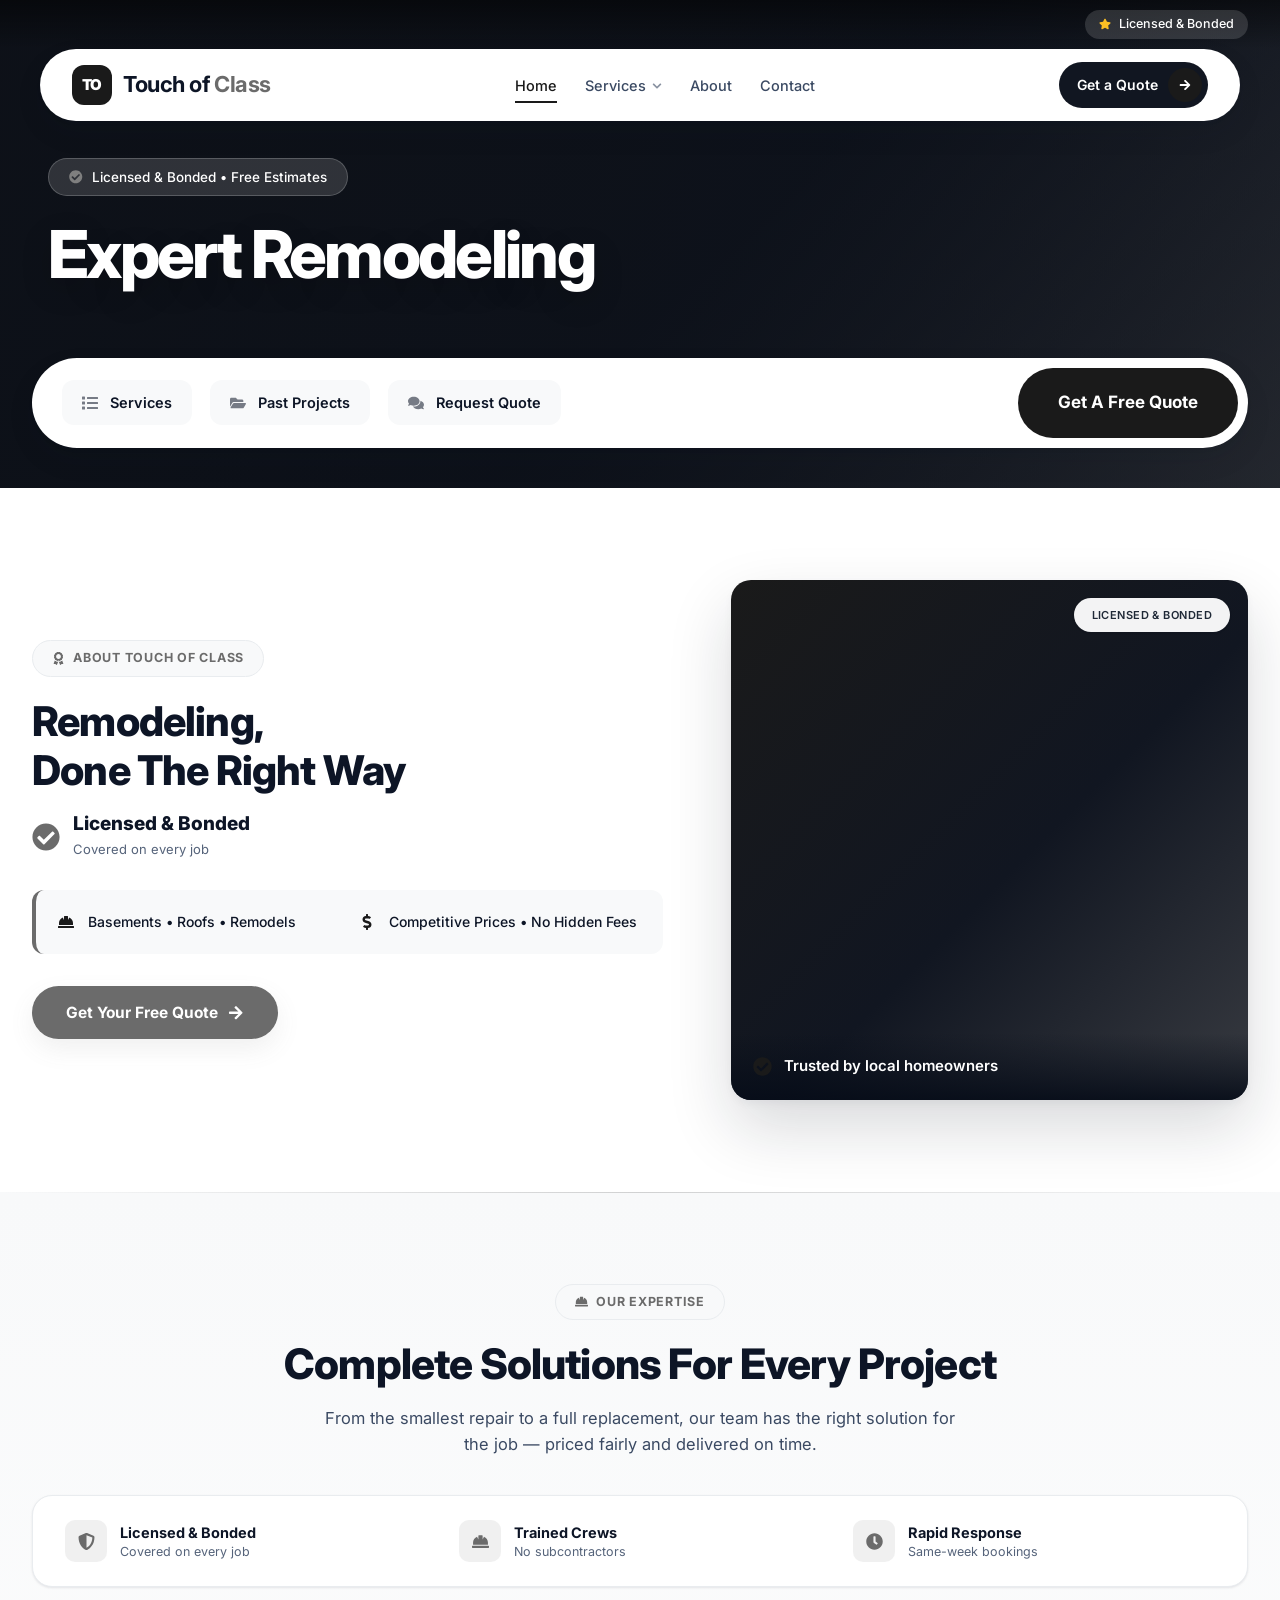
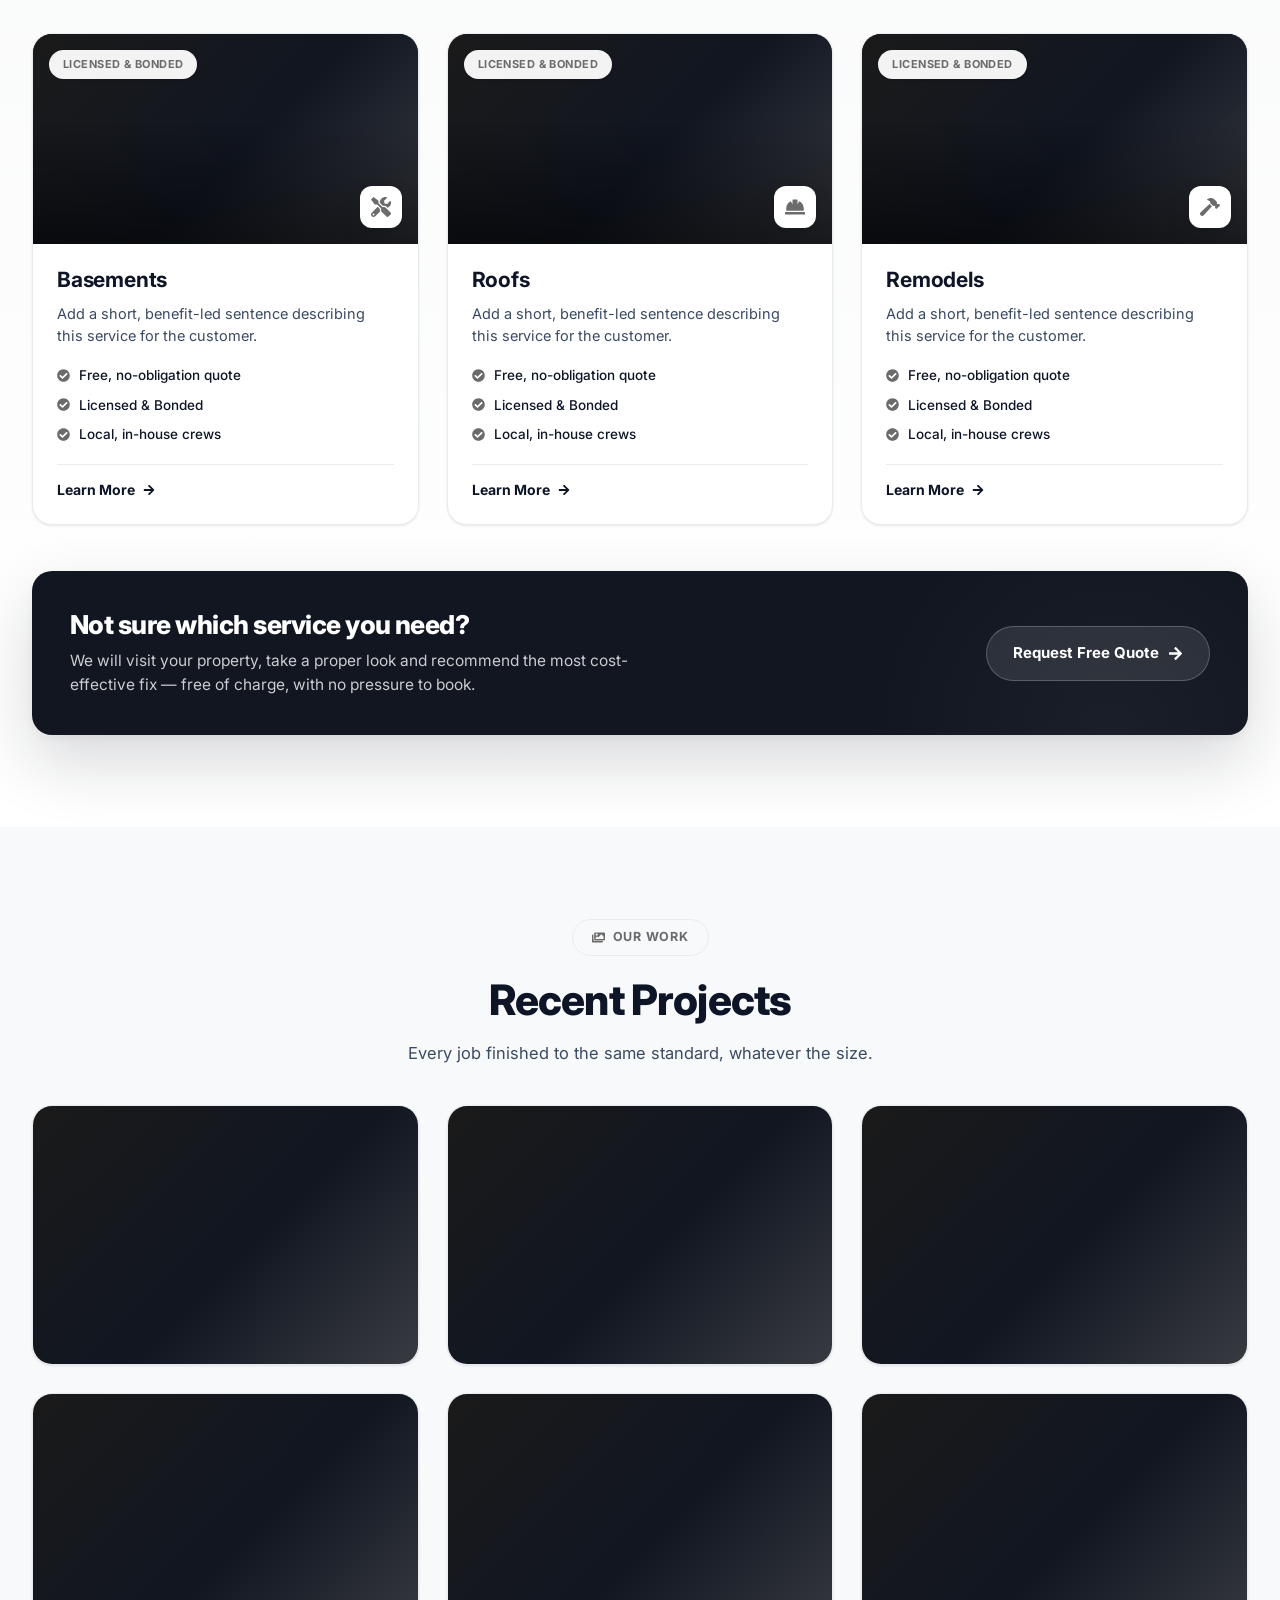
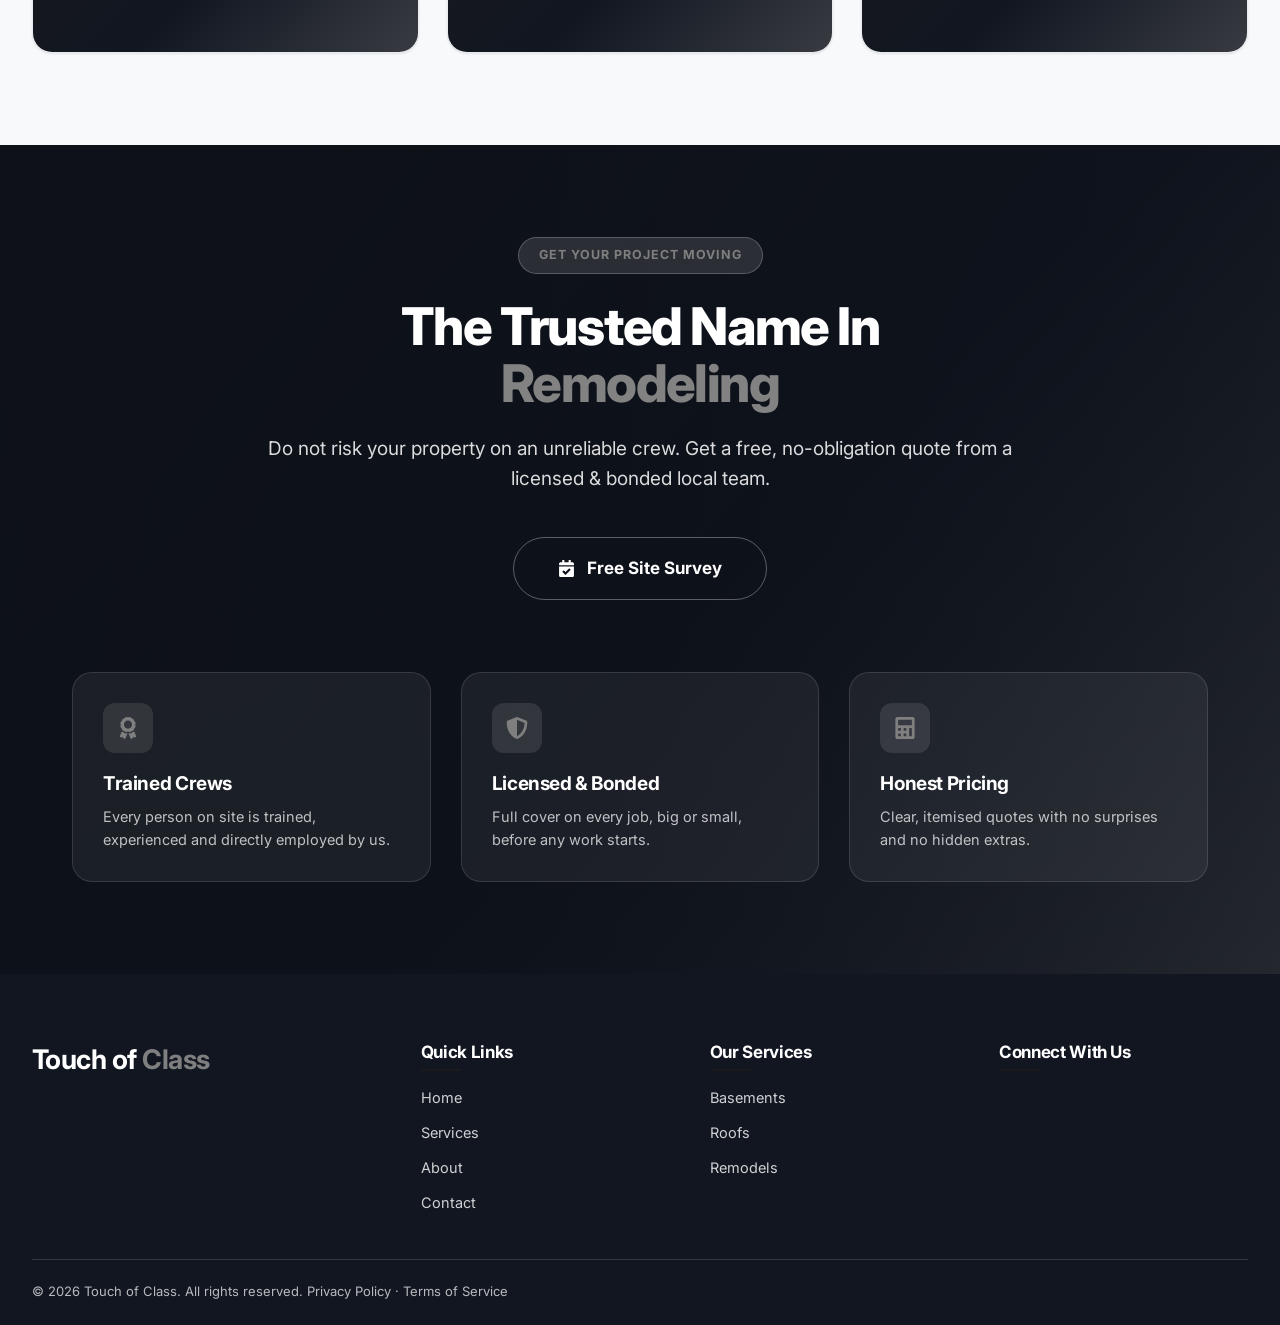
==== index.html @ c54c39b4 "Touch of Class — Free Template 2 mockup Built from the Mockup Maker queue file touch-of-class-free-t" ====
<!doctype html>
<html lang="en">
  <head>
    <meta charset="UTF-8" />
    <meta name="viewport" content="width=device-width, initial-scale=1.0" />
    <title>Touch of Class</title>
    <meta name="description" content="Touch of Class — Quality work, honest pricing. Serving your local area." />

    <link rel="preconnect" href="https://fonts.googleapis.com" />
    <link rel="preconnect" href="https://fonts.gstatic.com" crossorigin />
    <link href="https://fonts.googleapis.com/css2?family=Inter:wght@400;500;600;700;800;900&display=swap" rel="stylesheet" />
    <script type="module" crossorigin src="./assets/home-B0eA_DN1.js"></script>
    <link rel="modulepreload" crossorigin href="./assets/Site-DMtPA_Lz.js">
    <link rel="stylesheet" crossorigin href="./assets/Site-ByR-7_oo.css">
  </head>
  <body>
    <div id="root"></div>
  </body>
</html>
---- assets/Site-ByR-7_oo.css ----
.mk{position:relative;background:var(--page);color:var(--ink);font-family:Inter,-apple-system,BlinkMacSystemFont,Segoe UI,Roboto,Helvetica,Arial,sans-serif;line-height:1.5;overflow:hidden;isolation:isolate}:where(.mk) :where(*),:where(.mk) :where(*):before,:where(.mk) :where(*):after{box-sizing:border-box;margin:0;padding:0}:where(.mk) :where(img){display:block;max-width:100%}:where(.mk) :where(a){color:inherit;text-decoration:none}.mk.is-capturing *,.mk.is-capturing *:before,.mk.is-capturing *:after{animation:none!important;transition:none!important}:where(.mk) :where(ul,ol){list-style:none}:where(.mk) :where(h1,h2,h3,h4){font-weight:800;letter-spacing:-.02em;line-height:1.15}:where(.mk) :where(p){margin:0}.mk svg{flex-shrink:0}.mk-stars{display:inline-flex;gap:2px;color:var(--star);align-items:center}.mk-photo{position:absolute;top:0;right:0;bottom:0;left:0;background-image:linear-gradient(135deg,var(--brand) 0%,var(--panel) 55%,var(--accent) 160%);overflow:hidden}.mk-photo img{width:100%;height:100%;object-fit:cover}.mk-monogram{display:grid;place-items:center;background:var(--brand);color:var(--brand-ink);font-weight:900;letter-spacing:-.02em;flex-shrink:0}.mk-tile{overflow:hidden;cursor:zoom-in}.mk-tile img,.mk-tile .mk-photo{transition:transform .45s cubic-bezier(.22,.61,.36,1)}.mk-tile:hover img,.mk-tile:focus-visible img,.mk-tile:hover .mk-photo,.mk-tile:focus-visible .mk-photo{transform:scale(1.07)}.mk-tile:focus-visible{outline:3px solid #2563eb;outline-offset:2px}.mk-lb{position:fixed;top:0;right:0;bottom:0;left:0;z-index:1000;display:flex;align-items:center;justify-content:center;padding:28px;background:#080b12eb;cursor:zoom-out}.mk-lb-frame{margin:0;max-width:min(1200px,92vw);max-height:88vh;cursor:default}.mk-lb-img{display:block;max-width:min(1200px,92vw);max-height:88vh;width:auto;height:auto;border-radius:10px;box-shadow:0 24px 64px #00000080}.mk-lb-close,.mk-lb-nav{position:absolute;display:inline-flex;align-items:center;justify-content:center;border:1px solid rgba(255,255,255,.28);border-radius:999px;background:#111827b8;color:#fff;cursor:pointer}.mk-lb-close{top:20px;right:22px;width:44px;height:44px;font-size:17px}.mk-lb-nav{top:50%;width:52px;height:52px;margin-top:-26px;font-size:19px}.mk-lb-prev{left:22px}.mk-lb-next{right:22px}.mk-lb-close:hover,.mk-lb-nav:hover{background:#fff;color:#111827}.mk-lb-close:focus-visible,.mk-lb-nav:focus-visible{outline:3px solid #93c5fd;outline-offset:2px}.mk-lb-count{position:absolute;left:0;right:0;bottom:22px;margin:0;text-align:center;font-size:13px;font-weight:600;letter-spacing:.04em;color:#ffffffd1}@media(max-width:640px){.mk-lb-nav{width:42px;height:42px;margin-top:-21px;font-size:16px}.mk-lb-prev{left:8px}.mk-lb-next{right:8px}}:where(.mk) :where(a[href],button,[role=button]){transition:transform .18s ease,box-shadow .18s ease,opacity .18s ease}:where(.mk) :where(a[href],button,[role=button]):hover{cursor:pointer}.mk.is-capturing .mk-tile img,.mk.is-capturing .mk-tile .mk-photo{transform:none!important}.mk-v3{background:var(--page)}.v3-container{max-width:1280px;margin:0 auto;padding:0 32px}.v3-header{position:absolute;top:0;left:0;width:100%;z-index:30}.v3-header.is-bare{padding-top:22px}.v3-topbar{background:linear-gradient(to bottom,rgba(0,0,0,.5),transparent);color:#fff;font-size:13px;padding:10px 0}.v3-topbar-inner{display:flex;justify-content:space-between;align-items:center}.v3-topbar-left{display:flex;gap:15px;align-items:center}.v3-topbar-link{display:flex;gap:8px;align-items:center;font-weight:500}.v3-topbar-divider{opacity:.3}.v3-badge-pill{display:inline-flex;align-items:center;gap:8px;font-weight:500;background:#ffffff24;padding:5px 14px;border-radius:999px;font-size:12.5px}.v3-badge-pill svg{color:var(--star);font-size:12px}.v3-nav-wrap{display:grid;grid-template-columns:auto 1fr auto;align-items:center;height:72px;background:var(--surface);border-radius:999px;padding:0 32px;margin:0 auto;max-width:1200px;box-shadow:var(--shadow-md)}.v3-logo{display:flex;align-items:center;gap:11px}.v3-logo .mk-monogram{width:40px;height:40px;border-radius:12px;font-size:15px}.v3-logo-text{font-size:22px;font-weight:700;color:var(--ink);letter-spacing:-.02em;white-space:nowrap}.v3-logo-text em{font-style:normal;color:var(--accent)}.v3-nav-list{display:flex;gap:28px;justify-content:center}.v3-nav-link{font-weight:500;font-size:14.5px;color:var(--ink-2);position:relative;display:inline-flex;align-items:center;gap:6px}.v3-nav-link.is-active{color:var(--brand)}.v3-nav-link.is-active:after{content:"";position:absolute;bottom:-6px;left:0;width:100%;height:2px;background:var(--brand)}.v3-nav-link svg{font-size:10px;opacity:.6}.v3-nav-cta{display:inline-flex;align-items:center;gap:10px;background:var(--panel);color:#fff;padding:6px 6px 6px 18px;border-radius:999px;font-weight:600;font-size:14px;white-space:nowrap}.v3-nav-cta-icon{width:34px;height:34px;border-radius:50%;background:var(--brand);color:var(--brand-ink);display:grid;place-items:center;font-size:12px}.v3-burger{display:none;width:45px;height:45px;border-radius:50%;background:var(--surface-2);color:var(--ink);place-items:center;font-size:18px}.v3-hero{position:relative;overflow:hidden;background:var(--panel)}.v3-hero-overlay{position:absolute;top:0;right:0;bottom:0;left:0;background:var(--hero-overlay)}.v3-hero-inner{position:relative;z-index:2;max-width:1400px;margin:0 auto;padding:158px 48px 172px;display:grid;grid-template-columns:1.5fr .55fr;gap:32px;align-items:center}.v3-hero-inner.is-solo{grid-template-columns:1fr}.v3-trust-badge{display:inline-flex;align-items:center;gap:9px;background:#ffffff24;border:1px solid rgba(255,255,255,.2);padding:8px 20px;border-radius:999px;margin-bottom:24px;color:#fff;font-size:13.5px;font-weight:500}.v3-trust-badge svg{color:var(--on-image-brand)}.v3-hero-title{font-size:66px;font-weight:800;line-height:1.05;letter-spacing:-.04em;color:#fff;margin-bottom:26px;max-width:900px;text-shadow:0 10px 30px rgba(0,0,0,.2)}.v3-hero-title em{font-style:normal;color:var(--on-image-brand)}.v3-hero-desc{font-size:19px;line-height:1.7;color:#ffffffc7;max-width:640px;margin-bottom:42px}.v3-ratings{display:flex;gap:48px}.v3-rating-box{display:flex;gap:15px;align-items:center}.v3-platform-icon{width:45px;height:45px;background:#fff;border-radius:50%;display:grid;place-items:center;font-size:18px;box-shadow:var(--shadow-sm)}.v3-rating-details{display:flex;flex-direction:column;gap:2px}.v3-rating-top{display:flex;align-items:center;gap:6px}.v3-rating-top .mk-stars{font-size:14px;gap:3px}.v3-rating-score{color:#fff;font-weight:800;font-size:17px;margin-left:4px}.v3-platform-name{color:#ffffffbf;font-size:12px;font-weight:500;letter-spacing:.5px;text-transform:uppercase}.v3-review-card{max-width:340px;margin-left:auto;padding:30px;background:#1c20286b;border:1px solid rgba(255,255,255,.16);border-radius:32px;box-shadow:var(--shadow-lg)}.v3-quote-icon{color:var(--on-image-brand);font-size:27px;margin-bottom:12px;opacity:.9}.v3-review-text{font-size:17px;font-weight:500;line-height:1.5;color:#fff;margin-bottom:28px;font-style:italic;letter-spacing:.2px}.v3-reviewer{display:flex;align-items:center;gap:14px;border-top:1px solid rgba(255,255,255,.16);padding-top:18px}.v3-reviewer-avatar{width:52px;height:52px;border-radius:8px;background:var(--brand);color:var(--brand-ink);display:grid;place-items:center;font-weight:900;font-size:17px;flex-shrink:0}.v3-reviewer-name{color:#fff;font-size:16px;font-weight:700;display:block}.v3-reviewer-rating{display:flex;align-items:center;gap:8px;margin-top:3px}.v3-reviewer-rating .mk-stars{color:var(--on-image-brand);font-size:11px}.v3-reviewer-score{color:#fff;font-weight:800;font-size:12.5px;opacity:.9}.v3-bottom-bar{position:absolute;bottom:0;left:0;width:100%;padding:0 32px 40px;z-index:10}.v3-bottom-wrap{max-width:1280px;margin:0 auto;background:var(--surface);height:90px;border-radius:999px;display:flex;justify-content:space-between;align-items:center;padding:0 10px 0 30px;box-shadow:var(--shadow-md)}.v3-bottom-nav{display:flex;gap:18px}.v3-bottom-link{display:flex;align-items:center;gap:12px;padding:12px 20px;border-radius:12px;background:var(--surface-2);color:var(--ink);font-weight:600;font-size:14.5px}.v3-bottom-link svg{font-size:16px;opacity:.55}.v3-bottom-cta{background:var(--brand);color:var(--brand-ink);height:70px;padding:0 40px;border-radius:999px;display:flex;align-items:center;font-weight:700;font-size:17px;white-space:nowrap}.v3-tag{display:inline-flex;align-items:center;gap:8px;background:var(--surface-2);padding:8px 19px;border-radius:999px;font-size:12.5px;font-weight:700;letter-spacing:.06em;text-transform:uppercase;color:var(--accent-on-surface);margin-bottom:20px;border:1px solid var(--line)}.v3-tag svg{font-size:13px}.v3-about{padding:82px 0;background:var(--page)}.v3-about-grid{display:grid;grid-template-columns:1.1fr .9fr;gap:68px;align-items:center}.v3-about-title{font-size:41px;font-weight:800;line-height:1.2;color:var(--ink);margin-bottom:18px;letter-spacing:-.02em}.v3-about-desc{font-size:16px;line-height:1.7;color:var(--ink-2);margin-bottom:30px}.v3-stats{display:flex;gap:34px;margin-bottom:30px}.v3-stat{display:flex;align-items:center;gap:13px}.v3-stat>svg{font-size:28px;color:var(--accent)}.v3-stat>svg.is-star{color:var(--star)}.v3-stat-info strong{display:block;font-size:19px;color:var(--ink);font-weight:800;line-height:1.2}.v3-stat-info span,.v3-stat-info a{font-size:13px;color:var(--ink-3)}.v3-highlights{display:grid;grid-template-columns:1fr 1fr;gap:18px;margin-bottom:32px;background:var(--surface-2);padding:22px;border-radius:12px;border-left:4px solid var(--accent)}.v3-highlight{display:flex;align-items:center;gap:14px;font-size:14px;color:var(--ink);font-weight:500;line-height:1.4}.v3-highlight svg{color:var(--brand);font-size:16px}.v3-about-cta{display:inline-flex;align-items:center;gap:10px;background:var(--accent);color:var(--accent-ink);padding:15px 34px;border-radius:999px;font-weight:700;font-size:15.5px;box-shadow:0 10px 25px var(--accent-soft)}.v3-about-image{position:relative}.v3-image-wrapper{position:relative;border-radius:20px;overflow:hidden;box-shadow:var(--shadow-lg);height:520px}.v3-image-overlay{position:absolute;bottom:0;left:0;right:0;background:linear-gradient(to top,rgba(6,12,24,.9),transparent);padding:22px;z-index:2;display:flex;align-items:center;gap:12px;color:#fff;font-weight:600;font-size:15px}.v3-image-overlay svg{font-size:19px;color:var(--brand)}.v3-image-badge{position:absolute;top:18px;right:18px;z-index:3;background:#fffffff2;padding:9px 18px;border-radius:999px;text-align:center;box-shadow:var(--shadow-sm)}.v3-image-badge strong{display:block;font-size:11px;font-weight:600;color:#1f2937;letter-spacing:.04em;text-transform:uppercase}.v3-image-badge span,.v3-image-badge a{font-size:15px;font-weight:800;color:var(--accent)}.v3-services{padding:92px 0 80px;background:linear-gradient(180deg,var(--surface-2) 0%,var(--page) 100%);position:relative}.v3-services:before{content:"";position:absolute;top:0;left:0;right:0;height:1px;background:linear-gradient(90deg,transparent 0%,var(--accent) 50%,transparent 100%);opacity:.28}.v3-services-head{text-align:center;max-width:780px;margin:0 auto 38px}.v3-services-title{font-size:42px;font-weight:800;color:var(--ink);margin-bottom:16px;letter-spacing:-.02em;line-height:1.15}.v3-services-sub{font-size:16.5px;color:var(--ink-2);line-height:1.6;max-width:640px;margin:0 auto}.v3-trust-strip{display:grid;grid-template-columns:repeat(4,1fr);gap:16px;background:var(--surface);padding:20px 24px;border-radius:20px;box-shadow:var(--shadow-sm);border:1px solid var(--line);margin-bottom:46px}.v3-trust-strip[data-count="3"]{grid-template-columns:repeat(3,1fr)}.v3-trust-strip[data-count="2"]{grid-template-columns:repeat(2,1fr)}.v3-chip{display:flex;align-items:center;gap:13px;padding:4px 8px}.v3-chip-icon{width:42px;height:42px;border-radius:10px;background:var(--accent-soft);color:var(--accent);display:grid;place-items:center;font-size:17px;flex-shrink:0}.v3-chip-text{display:flex;flex-direction:column;line-height:1.25;min-width:0}.v3-chip-text strong{font-size:14.5px;font-weight:700;color:var(--ink)}.v3-chip-text small{font-size:12.5px;color:var(--ink-3);margin-top:2px}.v3-services-grid{display:grid;grid-template-columns:repeat(3,1fr);gap:28px}.v3-card{background:var(--surface);border-radius:20px;overflow:hidden;box-shadow:var(--shadow-sm);display:flex;flex-direction:column;border:1px solid var(--line)}.v3-card-media{position:relative;overflow:hidden;height:210px;background:linear-gradient(135deg,var(--brand) 0%,var(--panel) 78%)}.v3-services-grid .v3-card:nth-child(2) .v3-card-media{background:linear-gradient(135deg,var(--accent) 0%,var(--panel) 78%)}.v3-services-grid .v3-card:nth-child(3) .v3-card-media{background:linear-gradient(215deg,var(--panel) 12%,var(--brand) 135%)}.v3-card-media-veil{position:absolute;top:0;right:0;bottom:0;left:0;background:linear-gradient(180deg,#0000 40%,#0000008c)}.v3-card-glyph{position:absolute;left:50%;top:50%;transform:translate(-50%,-50%);font-size:64px;color:#ffffff38}.v3-card-badge{position:absolute;top:16px;left:16px;background:#fffffff2;color:var(--accent-on-surface);padding:6px 14px;border-radius:999px;font-size:11px;font-weight:700;letter-spacing:.04em;text-transform:uppercase;box-shadow:var(--shadow-sm)}.v3-card-icon{position:absolute;bottom:16px;right:16px;background:var(--surface);padding:11px;border-radius:12px;color:var(--accent);font-size:20px;box-shadow:var(--shadow-md);display:grid;place-items:center}.v3-card-body{padding:24px;flex:1;display:flex;flex-direction:column}.v3-card-title{font-size:21px;font-weight:700;color:var(--ink);margin-bottom:10px;letter-spacing:-.01em}.v3-card-desc{font-size:14.5px;line-height:1.55;color:var(--ink-2);margin-bottom:18px}.v3-card-features{display:flex;flex-direction:column;gap:9px;margin-bottom:20px;flex:1}.v3-card-features li{display:flex;align-items:center;gap:9px;font-size:13.5px;color:var(--ink);font-weight:500}.v3-card-features svg{color:var(--accent);font-size:13px}.v3-card-actions{display:flex;align-items:center;gap:12px;margin-top:auto;padding-top:14px;border-top:1px solid var(--line)}.v3-card-btn{display:inline-flex;align-items:center;gap:8px;font-weight:700;font-size:14px;color:var(--ink);flex:1}.v3-card-btn svg{font-size:12px}.v3-card-call{display:grid;place-items:center;width:38px;height:38px;border-radius:10px;background:var(--accent-soft);color:var(--accent);font-size:13px;flex-shrink:0}.v3-cta-bar{margin-top:46px;background:var(--panel);color:#fff;border-radius:20px;padding:38px;display:grid;grid-template-columns:1.2fr auto;align-items:center;gap:32px;box-shadow:var(--shadow-lg);position:relative;overflow:hidden}.v3-cta-bar:before{content:"";position:absolute;top:-60%;right:-10%;width:520px;height:520px;background:radial-gradient(circle,var(--accent-soft) 0%,rgba(0,0,0,0) 65%)}.v3-cta-bar-text{position:relative;z-index:1}.v3-cta-bar h3{font-size:26px;font-weight:800;margin-bottom:9px;line-height:1.2}.v3-cta-bar p{font-size:15.5px;color:#ffffffc7;line-height:1.55;max-width:560px}.v3-cta-bar-actions{display:flex;flex-direction:column;gap:12px;position:relative;z-index:1}.v3-cta-bar-primary,.v3-cta-bar-secondary{display:inline-flex;align-items:center;justify-content:center;gap:9px;padding:15px 26px;border-radius:999px;font-weight:700;font-size:15px;white-space:nowrap}.v3-cta-bar-primary{background:var(--accent);color:var(--accent-ink);box-shadow:0 10px 24px var(--accent-soft)}.v3-cta-bar-secondary{background:#ffffff1a;color:#fff;border:1px solid rgba(255,255,255,.22)}.v3-cta{position:relative;padding:96px 0;overflow:hidden;color:#fff;background:var(--panel)}.v3-cta-overlay{position:absolute;top:0;right:0;bottom:0;left:0;background:var(--hero-overlay)}.v3-cta-inner{position:relative;z-index:2;max-width:1200px;margin:0 auto;padding:0 32px}.v3-cta-content{text-align:center;max-width:820px;margin:0 auto}.v3-cta-badge{display:inline-block;padding:8px 20px;background:#ffffff1f;border:1px solid rgba(255,255,255,.22);border-radius:999px;font-size:12.5px;font-weight:700;margin-bottom:24px;color:var(--brand-on-panel);text-transform:uppercase;letter-spacing:1px}.v3-cta-title{font-size:52px;font-weight:800;line-height:1.1;margin-bottom:22px;letter-spacing:-.03em;color:#fff}.v3-cta-title em{font-style:normal;color:var(--on-image-accent);display:block}.v3-cta-sub{font-size:19px;color:#ffffffd9;margin-bottom:42px;line-height:1.6}.v3-cta-actions{display:flex;gap:20px;justify-content:center;align-items:center}.v3-cta-btn-primary{background:var(--brand);color:var(--brand-ink);padding:18px 44px;border-radius:999px;font-size:17px;font-weight:700;display:flex;align-items:center;gap:12px;box-shadow:0 10px 25px var(--brand-soft)}.v3-cta-btn-secondary{color:#fff;padding:18px 44px;border-radius:999px;font-size:17px;font-weight:700;border:1px solid rgba(255,255,255,.32);display:flex;align-items:center;gap:12px}.v3-cta-trust{display:grid;grid-template-columns:repeat(3,1fr);gap:30px;margin-top:72px;position:relative;z-index:2}.v3-cta-trust[data-count="2"]{grid-template-columns:repeat(2,1fr)}.v3-cta-trust-item{background:#ffffff0f;border:1px solid rgba(255,255,255,.12);padding:30px;border-radius:20px}.v3-cta-trust-icon{width:50px;height:50px;background:#ffffff1a;border-radius:12px;display:grid;place-items:center;color:var(--on-image-brand);font-size:22px;margin-bottom:20px}.v3-cta-trust-item h3{font-size:19px;font-weight:700;margin-bottom:11px;color:#fff}.v3-cta-trust-item p{font-size:14.5px;color:#ffffffb8;line-height:1.55}.v3-footer{background:var(--panel);color:#fff;padding:66px 0 24px}.v3-footer-grid{display:grid;grid-template-columns:1.4fr 1fr 1fr 1fr;gap:40px;margin-bottom:34px}.v3-footer-logo{font-size:27px;font-weight:700;letter-spacing:-.02em;margin-bottom:16px;color:#fff}.v3-footer-logo em{font-style:normal;color:var(--brand-on-panel)}.v3-footer-desc{font-size:14.5px;line-height:1.65;color:#ffffffc7}.v3-footer-title{font-size:17px;font-weight:700;margin-bottom:22px;color:#fff;position:relative;display:inline-block}.v3-footer-title:after{content:"";position:absolute;bottom:-8px;left:0;width:40px;height:2px;background:var(--brand)}.v3-footer-links li{margin-bottom:11px}.v3-footer-links a,.v3-footer-links span{color:#fffc;font-size:14.5px}.v3-footer-social{display:flex;flex-direction:column;gap:13px}.v3-footer-social span,.v3-footer-social a{display:inline-flex;align-items:center;gap:13px;color:#fffc;font-size:14.5px}.v3-footer-bottom{border-top:1px solid rgba(255,255,255,.14);padding-top:22px;display:flex;justify-content:space-between;align-items:center;gap:16px;font-size:13px}.v3-footer-bottom p{opacity:.7}.v3-footer-contact{display:flex;gap:24px}.v3-footer-contact span,.v3-footer-contact a{display:inline-flex;align-items:center;gap:8px;color:#fffc}.v3-work{padding:92px 0;background:var(--surface-2)}.v3-work-grid{display:grid;grid-template-columns:repeat(3,1fr);gap:28px}.v3-work-tile{position:relative;height:260px;border-radius:20px;overflow:hidden;background:var(--surface);border:1px solid var(--line);box-shadow:var(--shadow-sm)}.v3-about,.v3-services,.v3-work,.v3-cta{padding-top:92px;padding-bottom:92px}.v3-logo-img{position:relative;display:block;width:64px;height:46px}.v3-logo-img .mk-photo{background-image:none}.v3-logo-img img{object-fit:contain;object-position:left center}.v3-hero.is-logo{min-height:820px;display:flex;align-items:center}.v3-hero-inner.is-mark{width:100%;grid-template-columns:1fr;justify-items:center;text-align:center}.v3-hero-mark{width:100%;margin-bottom:30px}.v3-hero-logo{position:relative;display:block;width:100%;height:260px}.v3-hero-logo .mk-photo{background-image:none}.v3-hero-logo img{object-fit:contain}.v3-hero.is-logo .v3-hero-overlay{background-image:linear-gradient(to bottom,#080c1494,#080c1442 30%,#080c144d 62%,#080c149e)}.v3-hero.is-logo .v3-hero-overlay:after{content:"";position:absolute;top:0;right:0;bottom:0;left:0;background-image:radial-gradient(ellipse 58% 50% at 50% 44%,#080c1457,#080c142e 58%,#080c1400)}.v3-stage,.v3-slide{position:absolute;top:0;right:0;bottom:0;left:0}.v3-slide+.v3-slide{opacity:0}.v3-stage.is-live .v3-slide{opacity:1;transform:translate(-100%);animation-iteration-count:infinite;animation-timing-function:cubic-bezier(.65,0,.35,1);animation-delay:calc(var(--i) * 7s)}.v3-stage.is-live[data-slides="3"] .v3-slide{animation-name:v3-slide-3;animation-duration:21s}.v3-stage.is-live[data-slides="2"] .v3-slide{animation-name:v3-slide-2;animation-duration:14s}.v3-stage.is-live .v3-slide .mk-photo{transform:scale(1.02)}@keyframes v3-slide-3{0%{transform:translate(-100%)}5.24%{transform:translate(0)}33.33%{transform:translate(0)}38.57%{transform:translate(100%)}to{transform:translate(100%)}}@keyframes v3-slide-2{0%{transform:translate(-100%)}7.86%{transform:translate(0)}50%{transform:translate(0)}57.86%{transform:translate(100%)}to{transform:translate(100%)}}.mk-v3.is-capturing .v3-slide{opacity:0;transform:none}.mk-v3.is-capturing .v3-slide:first-child{opacity:1}@media(prefers-reduced-motion:reduce){.v3-stage.is-live .v3-slide{animation:none;opacity:0;transform:none}.v3-stage.is-live .v3-slide:first-child{opacity:1}}.v3-burger{border:0;padding:0;cursor:pointer}.v3-mobile-menu{display:none;max-width:1200px;margin:10px auto 0;padding:12px;background:var(--surface);border-radius:24px;box-shadow:var(--shadow-md)}.v3-mobile-list{list-style:none;margin:0;padding:0}.v3-mobile-link{display:block;padding:13px 16px;border-radius:14px;color:var(--ink);font-size:15.5px;font-weight:600}.v3-mobile-link:hover{background:var(--surface-2)}.v3-mobile-cta{display:block;margin-top:8px;padding:14px;border-radius:999px;background:var(--brand);color:var(--brand-ink);text-align:center;font-size:15.5px;font-weight:700}.v3-mobile-call{display:flex;align-items:center;justify-content:center;gap:9px;margin-top:8px;padding:13px;border-radius:999px;border:1px solid var(--line-strong);color:var(--ink);font-size:15px;font-weight:600}@media(max-width:900px){.mk-v3 .v3-container,.mk-v3 .v3-cta-inner{padding:0 18px}.mk-v3 .v3-topbar{display:none}.mk-v3 .v3-header{padding-top:20px}.mk-v3 .v3-nav-wrap{grid-template-columns:1fr auto;height:64px;border-radius:26px;padding:0 16px}.mk-v3 .v3-nav-list,.mk-v3 .v3-nav-cta{display:none}.mk-v3 .v3-burger{display:grid}.mk-v3 .v3-hero-inner{grid-template-columns:1fr;padding:118px 18px 58px;gap:34px;text-align:center}.mk-v3 .v3-hero-title{font-size:35px}.mk-v3 .v3-hero-desc{font-size:15.5px;margin-bottom:30px}.mk-v3 .v3-ratings{gap:22px;justify-content:center;flex-wrap:wrap}.mk-v3 .v3-review-card{margin:0 auto;max-width:100%;text-align:left;padding:24px}.mk-v3 .v3-bottom-bar{display:none}.mk-v3 .v3-about,.mk-v3 .v3-services{padding:54px 0}.mk-v3 .v3-about-grid{grid-template-columns:1fr;gap:30px}.mk-v3 .v3-about-image{order:-1}.mk-v3 .v3-image-wrapper{height:280px}.mk-v3 .v3-about-title{font-size:29px}.mk-v3 .v3-stats,.mk-v3 .v3-highlights,.mk-v3 .v3-trust-strip,.mk-v3 .v3-services-grid,.mk-v3 .v3-cta-trust,.mk-v3 .v3-footer-grid{grid-template-columns:1fr;flex-direction:column;gap:16px}.mk-v3 .v3-services-title{font-size:28px}.mk-v3 .v3-cta-bar{grid-template-columns:1fr;padding:26px}.mk-v3 .v3-cta{padding:58px 0}.mk-v3 .v3-cta-title{font-size:31px}.mk-v3 .v3-cta-sub{font-size:15.5px}.mk-v3 .v3-cta-actions{flex-direction:column}.mk-v3 .v3-cta-btn-primary,.mk-v3 .v3-cta-btn-secondary{width:100%;justify-content:center;padding:15px 24px;font-size:15.5px}.mk-v3 .v3-footer-bottom{flex-direction:column;text-align:center}.mk-v3 .v3-work{padding:54px 0}.mk-v3 .v3-work-grid{grid-template-columns:1fr 1fr;gap:14px}.mk-v3 .v3-work-tile{height:140px;border-radius:14px}.mk-v3 .v3-logo-img{width:52px;height:38px}.mk-v3 .v3-hero.is-logo{min-height:560px}.mk-v3 .v3-hero-logo{height:150px}.mk-v3 .v3-hero-mark{margin-bottom:22px}.mk-v3 .v3-mobile-menu.is-open{display:block}}html,body{margin:0;padding:0}body{-webkit-font-smoothing:antialiased;-moz-osx-font-smoothing:grayscale}img{max-width:100%}a{color:inherit;text-decoration:none}button{font:inherit;color:inherit;background:none;border:0;padding:0;cursor:pointer}.mk-page-prose a,.mk-page-contact a{color:var(--brand);text-decoration:underline;text-underline-offset:2px}[id]{scroll-margin-top:90px}html{scroll-behavior:smooth}.mk-page{padding-top:72px;padding-bottom:96px;background:var(--page);color:var(--ink)}.mk-page-head{padding-bottom:28px;margin-bottom:40px;border-bottom:1px solid var(--line)}.mk-page-title{margin:0;font-size:44px;line-height:1.1;letter-spacing:-.02em;color:var(--ink)}.mk-page-lead{margin:14px 0 0;font-size:17px;line-height:1.6;color:var(--ink-2);max-width:60ch}.mk-page-services{display:grid;grid-template-columns:repeat(auto-fill,minmax(320px,1fr));gap:22px}.mk-page-service{padding:26px 26px 24px;background:var(--surface);border:1px solid var(--line);border-radius:14px;scroll-margin-top:96px}.mk-page-service-title{margin:0 0 10px;font-size:19px;line-height:1.3;color:var(--ink)}.mk-page-service-text{margin:0;font-size:15px;line-height:1.65;color:var(--ink-2)}.mk-page-service-cta{display:inline-block;margin-top:18px;font-size:14px;font-weight:600;color:var(--brand)}.mk-page-cta{margin-top:44px;padding:32px;background:var(--brand-soft);border-radius:16px;text-align:center}.mk-page-cta p{margin:0 0 18px;font-size:17px;color:var(--ink)}.mk-page-cta-btn{display:inline-block;margin:0 6px;padding:13px 26px;background:var(--brand);color:var(--brand-ink);border-radius:999px;font-size:15px;font-weight:600}.mk-page-prose{max-width:72ch}.mk-page-prose h2{margin:38px 0 12px;font-size:20px;line-height:1.3;color:var(--ink)}.mk-page-prose p{margin:0 0 16px;font-size:16px;line-height:1.7;color:var(--ink-2)}.mk-page-contact{margin:0 0 16px;padding:0;list-style:none}.mk-page-contact li{margin-bottom:8px;font-size:16px;line-height:1.6}.mk-page-contact a{color:var(--brand)}.mk-page-note{margin-top:36px;padding:18px 20px;background:var(--surface-2);border-left:3px solid var(--accent);border-radius:0 10px 10px 0;font-size:14px!important;line-height:1.6;color:var(--ink-3)!important}@media(max-width:900px){.mk-page{padding-top:48px;padding-bottom:64px}.mk-page-title{font-size:32px}.mk-page-services{grid-template-columns:1fr}}
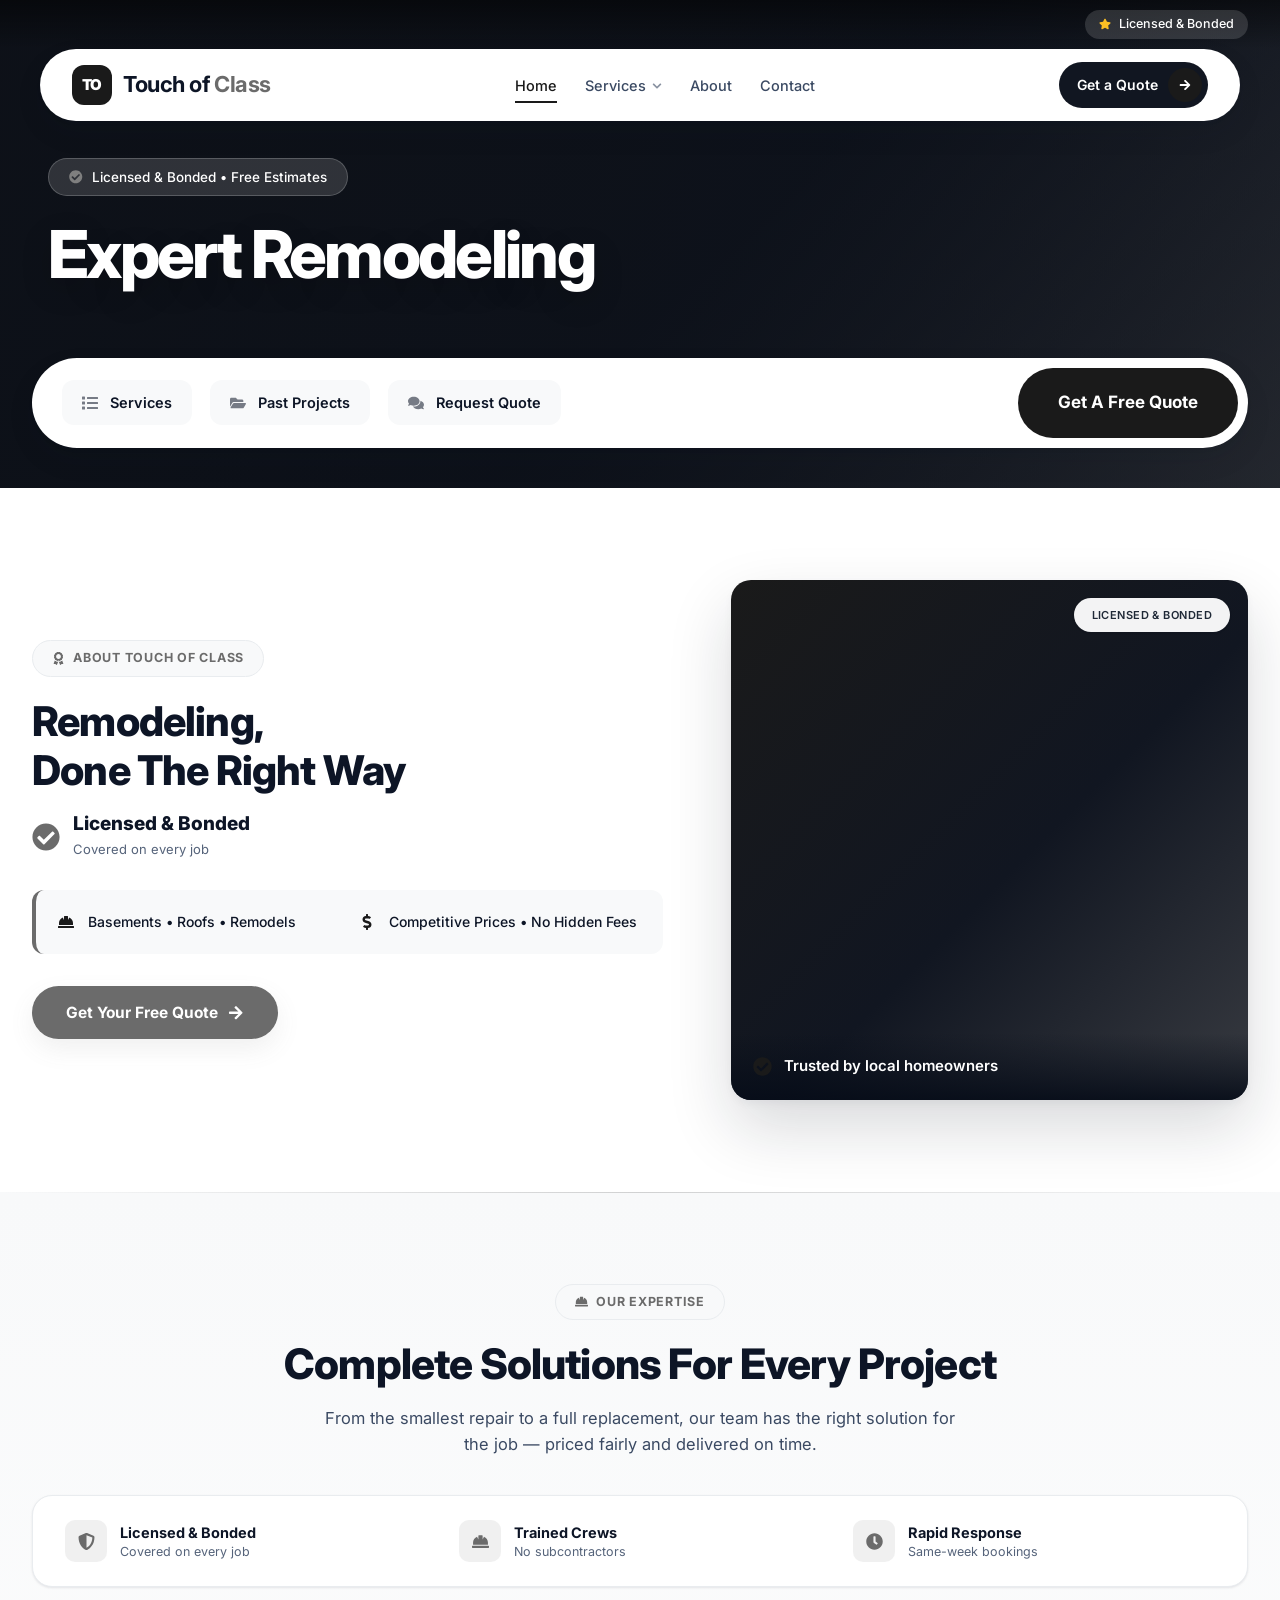
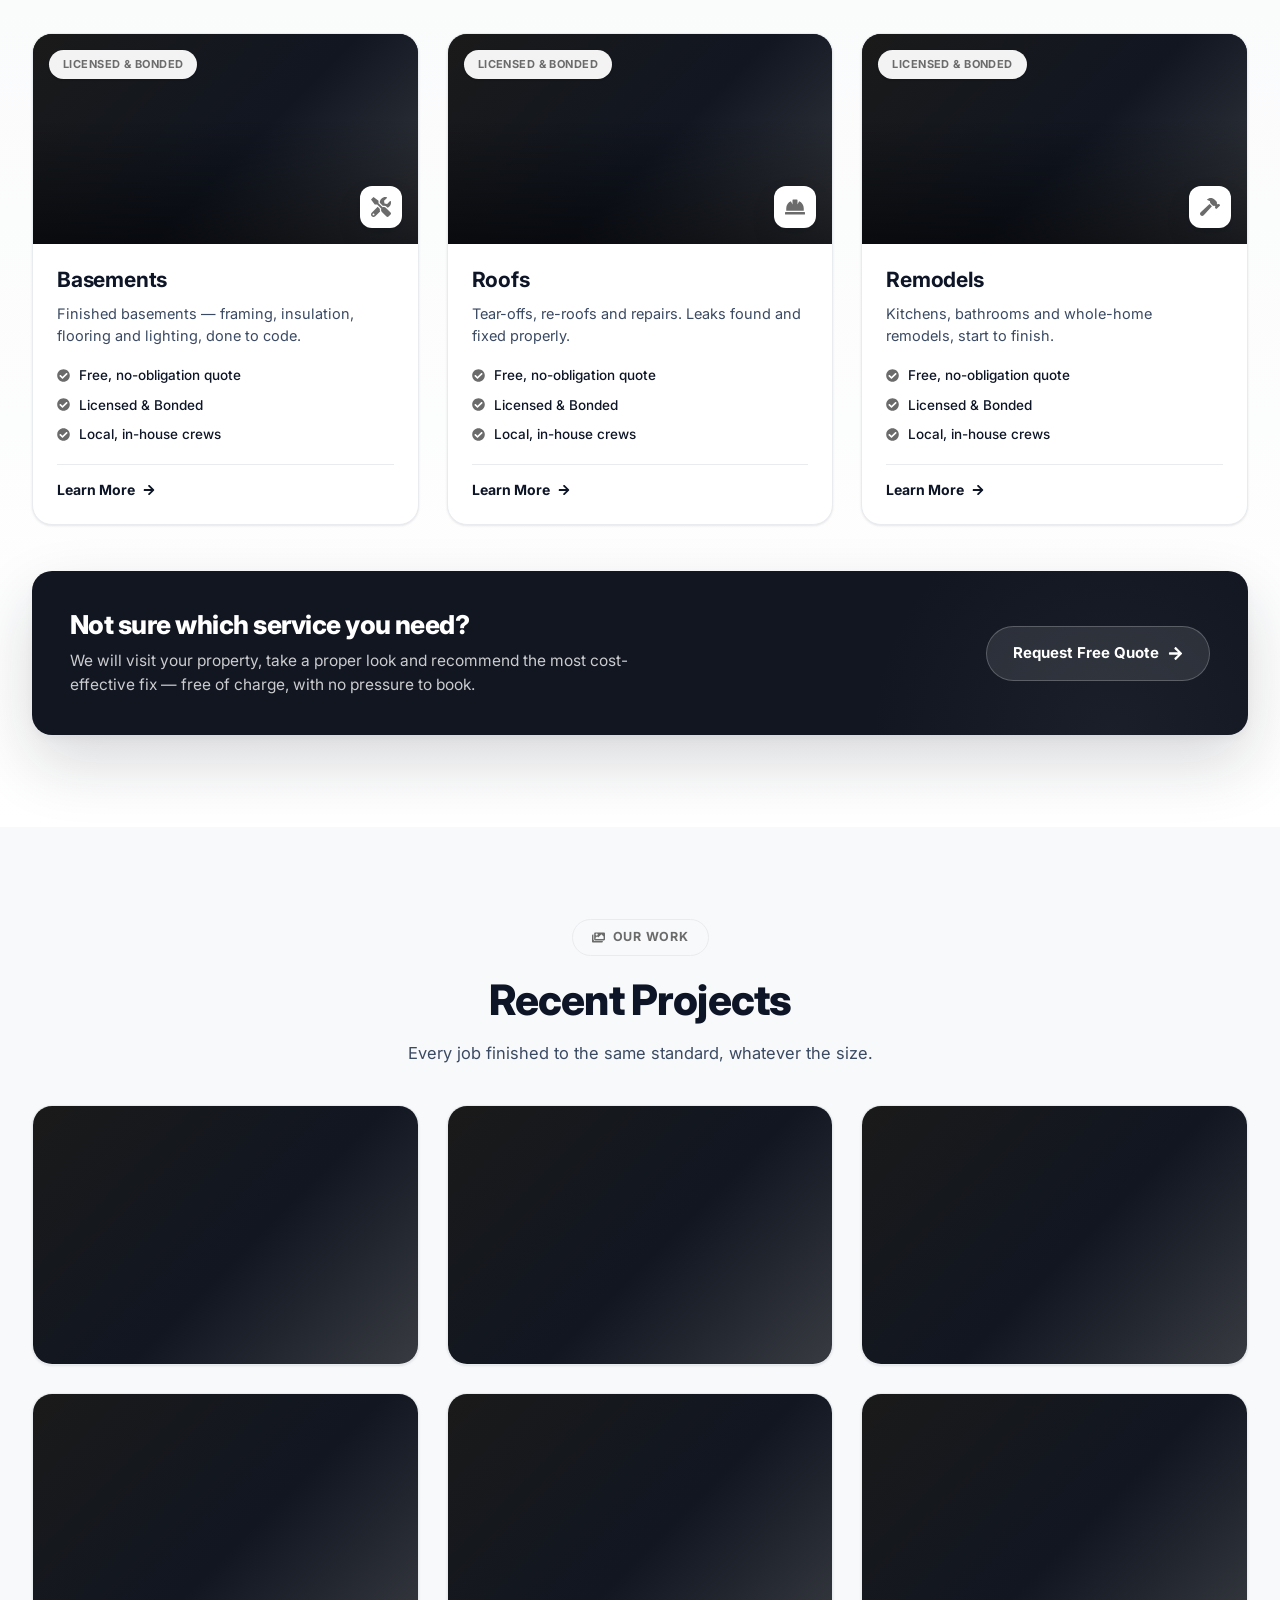
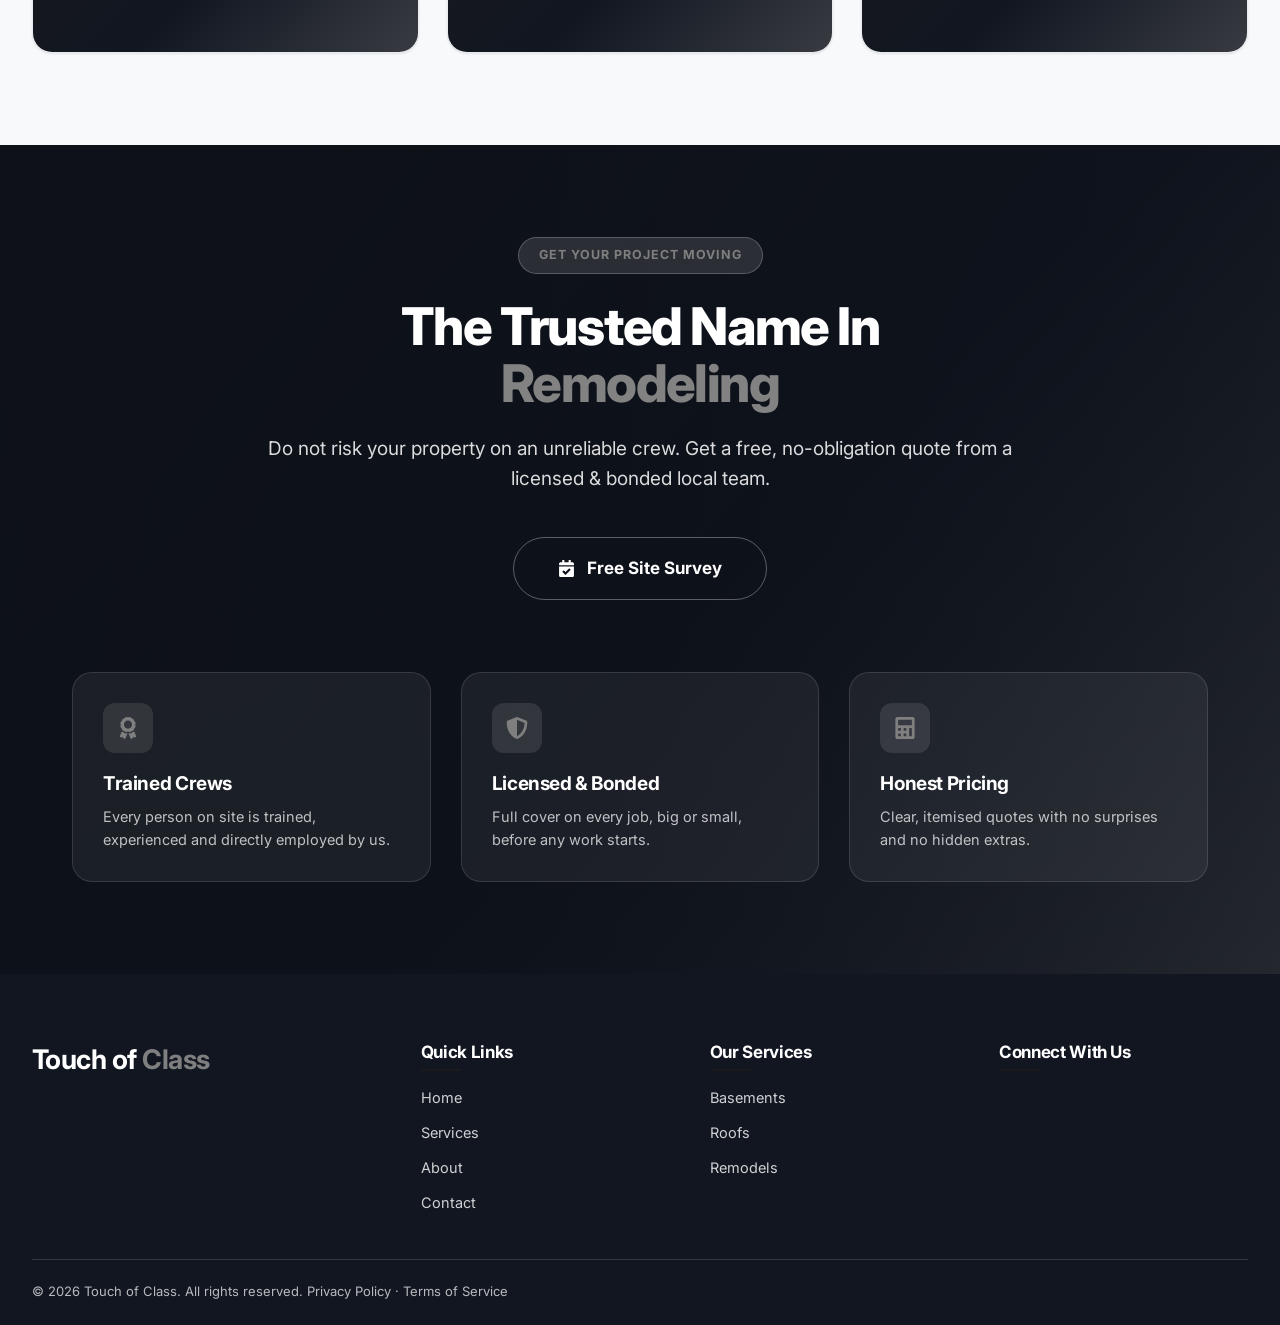
==== commit b0cb1e38: "Better photography and real service copy The images were being requested at w=500 and then stretched" ====
--- a/index.html
+++ b/index.html
@@ -4,13 +4,13 @@
     <meta charset="UTF-8" />
     <meta name="viewport" content="width=device-width, initial-scale=1.0" />
     <title>Touch of Class</title>
-    <meta name="description" content="Touch of Class — Quality work, honest pricing. Serving your local area." />
+    <meta name="description" content="Touch of Class — Quality work, honest pricing Serving your local area." />
 
     <link rel="preconnect" href="https://fonts.googleapis.com" />
     <link rel="preconnect" href="https://fonts.gstatic.com" crossorigin />
     <link href="https://fonts.googleapis.com/css2?family=Inter:wght@400;500;600;700;800;900&display=swap" rel="stylesheet" />
-    <script type="module" crossorigin src="./assets/home-B0eA_DN1.js"></script>
-    <link rel="modulepreload" crossorigin href="./assets/Site-DMtPA_Lz.js">
+    <script type="module" crossorigin src="./assets/home-C9mr2WEg.js"></script>
+    <link rel="modulepreload" crossorigin href="./assets/Site-BJ0CcjoF.js">
     <link rel="stylesheet" crossorigin href="./assets/Site-ByR-7_oo.css">
   </head>
   <body>
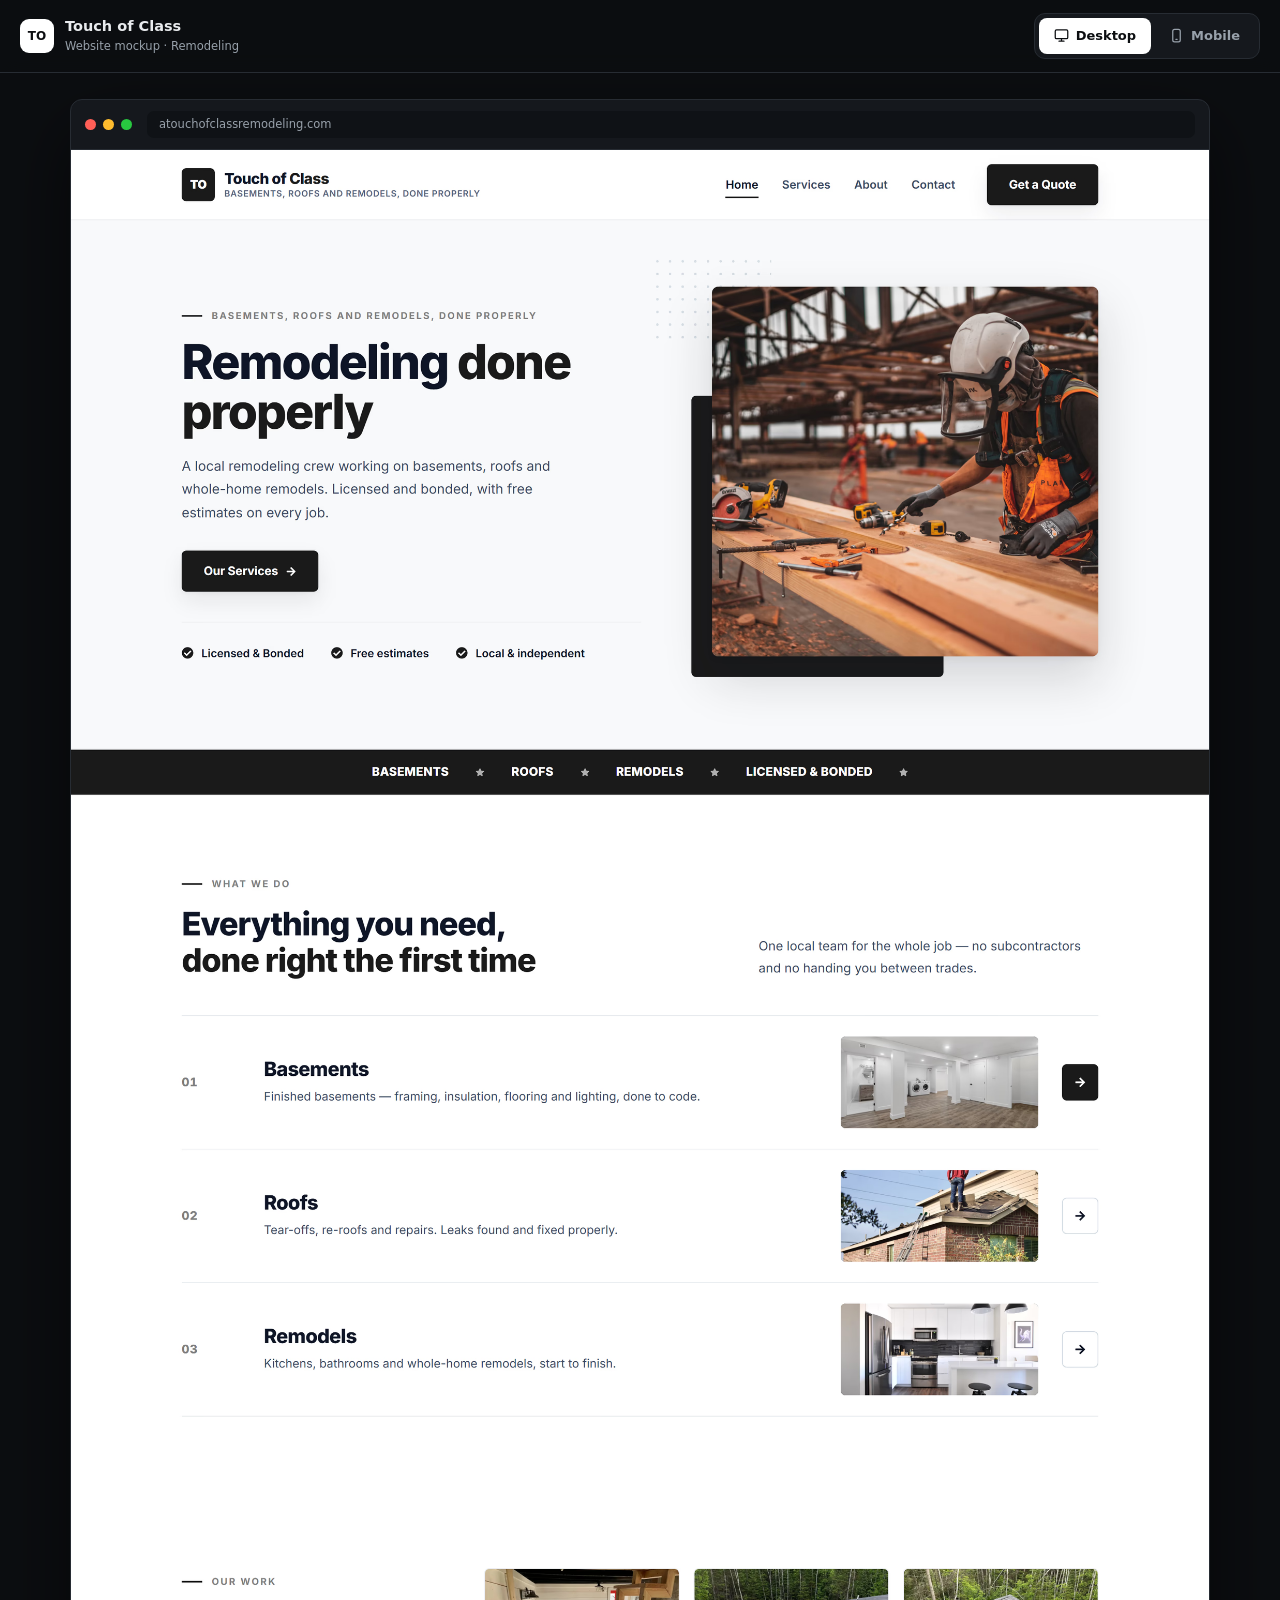
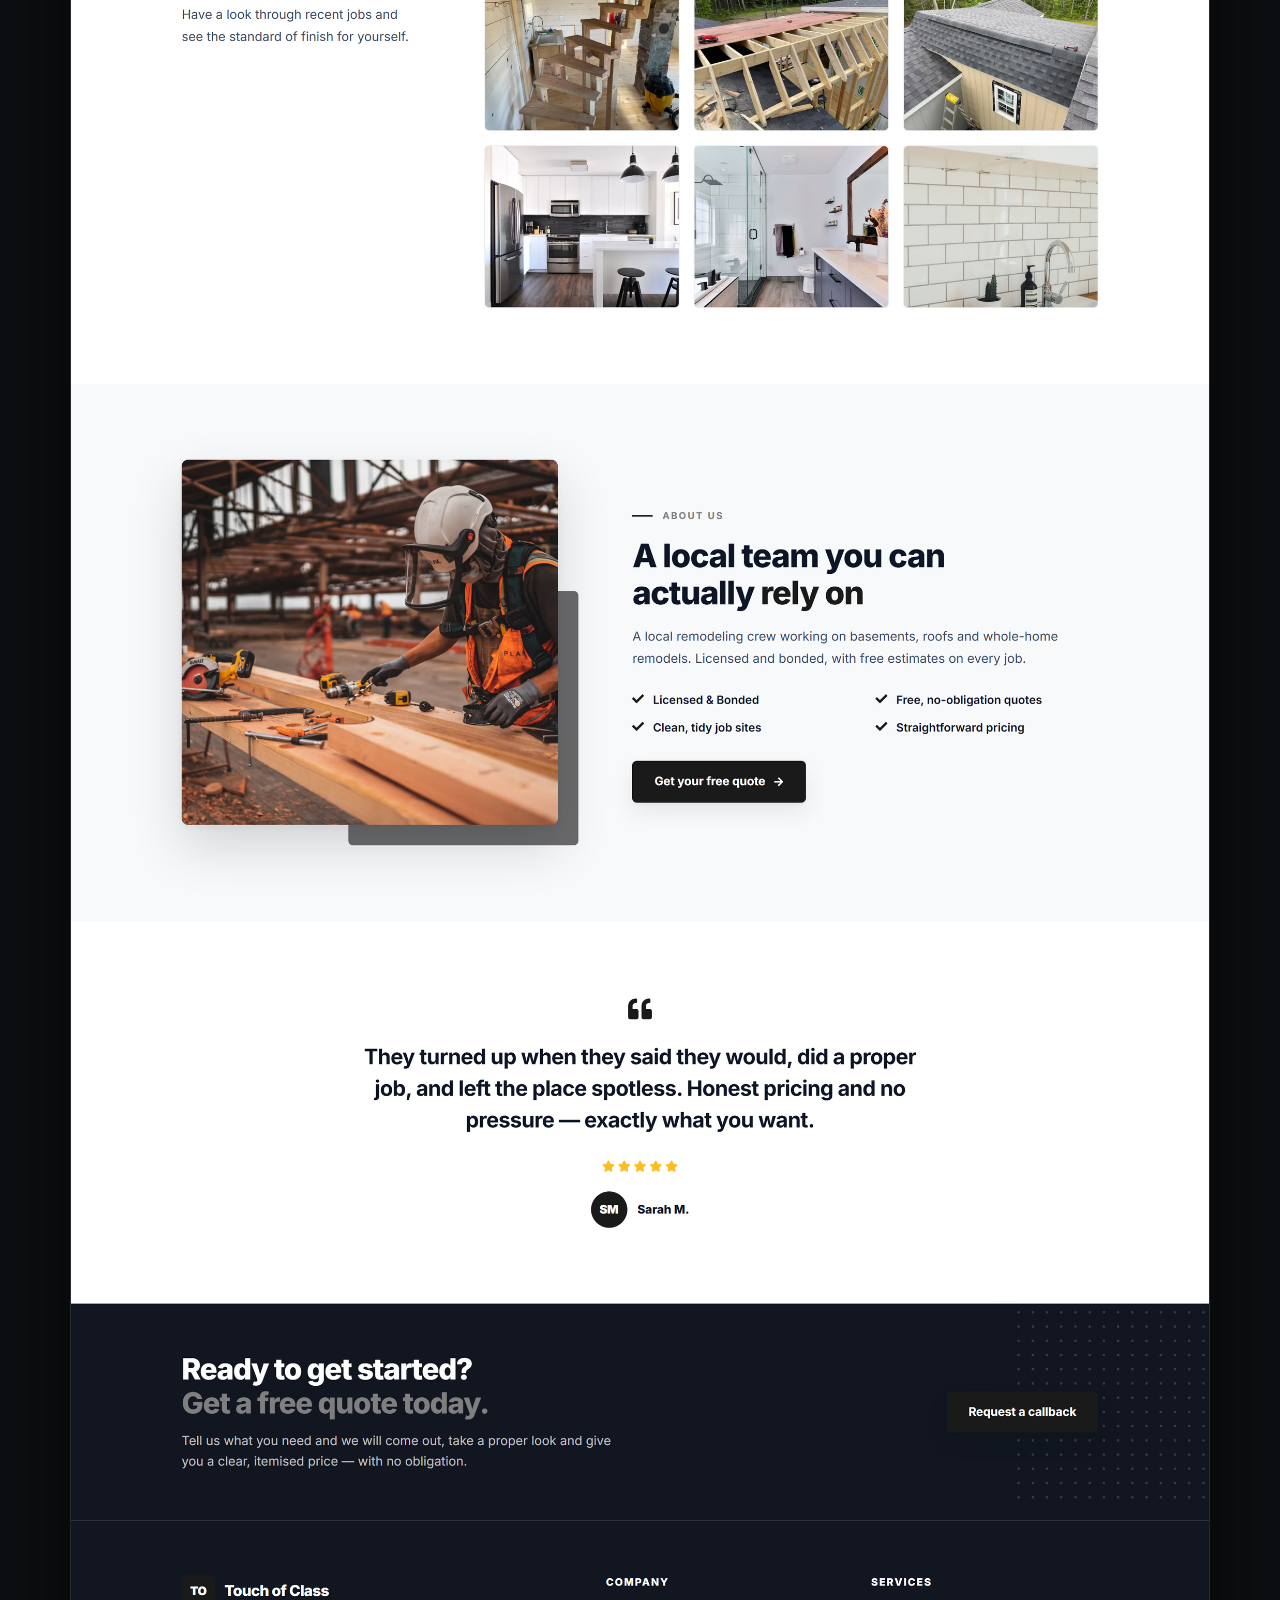
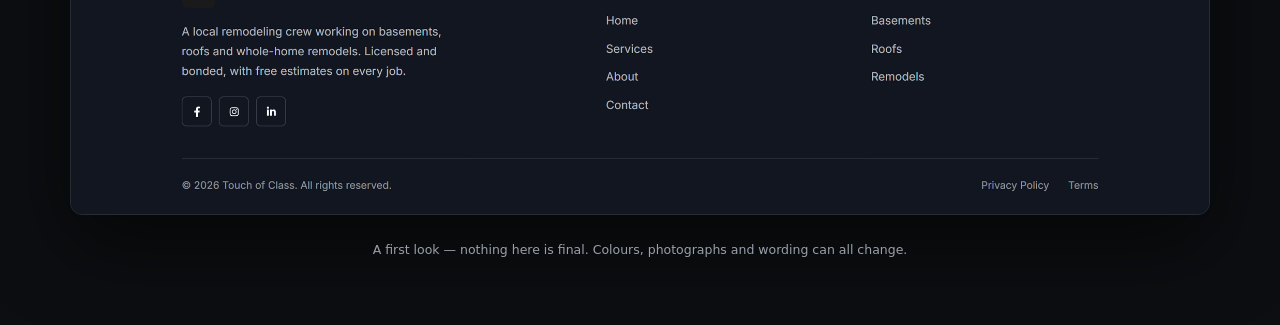
==== commit 66911f91: "Mockup presenter: desktop/mobile toggle over an AVIF shot The domain was serving the full site. It s" ====
--- a/index.html
+++ b/index.html
@@ -1,19 +1,220 @@
 <!doctype html>
 <html lang="en">
-  <head>
-    <meta charset="UTF-8" />
-    <meta name="viewport" content="width=device-width, initial-scale=1.0" />
-    <title>Touch of Class</title>
-    <meta name="description" content="Touch of Class — Quality work, honest pricing Serving your local area." />
-
-    <link rel="preconnect" href="https://fonts.googleapis.com" />
-    <link rel="preconnect" href="https://fonts.gstatic.com" crossorigin />
-    <link href="https://fonts.googleapis.com/css2?family=Inter:wght@400;500;600;700;800;900&display=swap" rel="stylesheet" />
-    <script type="module" crossorigin src="./assets/home-C9mr2WEg.js"></script>
-    <link rel="modulepreload" crossorigin href="./assets/Site-BJ0CcjoF.js">
-    <link rel="stylesheet" crossorigin href="./assets/Site-ByR-7_oo.css">
-  </head>
-  <body>
-    <div id="root"></div>
-  </body>
+<head>
+<meta charset="utf-8">
+<meta name="viewport" content="width=device-width, initial-scale=1">
+<title>Touch of Class — website mockup</title>
+<meta name="description" content="Website mockup prepared for Touch of Class Remodeling.">
+<meta name="robots" content="noindex, nofollow">
+<meta property="og:title" content="Touch of Class — website mockup">
+<meta property="og:description" content="A first look at the site.">
+<meta property="og:image" content="shots/desktop.jpg">
+
+<style>
+  /*
+    A presentation surface, not a website.
+    Dark and quiet on purpose: the mockup should be the only bright thing
+    on the screen, and the frame around it should say "this is a design we
+    made for you" rather than "this is a site that already exists".
+  */
+  :root {
+    --ink: #0c0e11;
+    --panel: #15181d;
+    --line: #272c33;
+    --text: #e9ebee;
+    --muted: #98a1ab;
+  }
+
+  * { box-sizing: border-box; }
+
+  body {
+    margin: 0;
+    background: var(--ink);
+    color: var(--text);
+    font: 15px/1.5 -apple-system, BlinkMacSystemFont, "Segoe UI", Inter, system-ui, sans-serif;
+    -webkit-font-smoothing: antialiased;
+  }
+
+  /* The two states, declared before everything that reacts to them.
+     Radios, so the toggle works with JavaScript switched off entirely. */
+  #desktop, #mobile { position: absolute; opacity: 0; pointer-events: none; }
+
+  header {
+    position: sticky;
+    top: 0;
+    z-index: 10;
+    display: flex;
+    flex-wrap: wrap;
+    align-items: center;
+    justify-content: space-between;
+    gap: 14px;
+    padding: 13px 20px;
+    border-bottom: 1px solid var(--line);
+    background: rgb(12 14 17 / 88%);
+    backdrop-filter: blur(10px);
+  }
+
+  .who { display: flex; align-items: center; gap: 11px; min-width: 0; }
+
+  .mark {
+    display: grid;
+    place-items: center;
+    flex: none;
+    width: 34px;
+    height: 34px;
+    border-radius: 9px;
+    background: #fff;
+    color: #0c0e11;
+    font-size: 12px;
+    font-weight: 800;
+  }
+
+  .who b { display: block; font-size: 14.5px; }
+  .who i { display: block; color: var(--muted); font-size: 11.5px; font-style: normal; }
+
+  .views {
+    display: inline-flex;
+    gap: 3px;
+    padding: 4px;
+    border: 1px solid var(--line);
+    border-radius: 11px;
+    background: var(--panel);
+  }
+
+  .views label {
+    display: inline-flex;
+    align-items: center;
+    gap: 7px;
+    padding: 8px 15px;
+    border-radius: 8px;
+    color: var(--muted);
+    font-size: 13px;
+    font-weight: 600;
+    cursor: pointer;
+    user-select: none;
+    transition: background .15s, color .15s;
+  }
+
+  .views label:hover { color: var(--text); }
+  .views svg { width: 15px; height: 15px; }
+
+  #desktop:checked ~ header .pick-desktop,
+  #mobile:checked  ~ header .pick-mobile {
+    background: #fff;
+    color: #0c0e11;
+  }
+
+  main { padding: 26px 20px 64px; }
+  .stage { margin: 0 auto; transition: max-width .25s ease; }
+  #desktop:checked ~ main .stage { max-width: 1140px; }
+  #mobile:checked  ~ main .stage { max-width: 380px; }
+
+  /* The frame is what makes a flat screenshot read as a thing on a device. */
+  .frame {
+    overflow: hidden;
+    border: 1px solid var(--line);
+    background: var(--panel);
+    box-shadow: 0 28px 80px rgb(0 0 0 / 55%);
+  }
+
+  #desktop:checked ~ main .frame { border-radius: 12px; }
+  #mobile:checked  ~ main .frame { border-radius: 38px; border-width: 2px; padding: 11px; }
+
+  .bar { display: flex; align-items: center; gap: 7px; padding: 11px 14px; border-bottom: 1px solid var(--line); }
+  .bar i { width: 11px; height: 11px; border-radius: 50%; }
+  .bar i:nth-of-type(1) { background: #ff5f57; }
+  .bar i:nth-of-type(2) { background: #febc2e; }
+  .bar i:nth-of-type(3) { background: #28c840; }
+
+  .bar .url {
+    flex: 1;
+    min-width: 0;
+    margin-left: 8px;
+    padding: 5px 12px;
+    overflow: hidden;
+    border-radius: 7px;
+    background: #0f1216;
+    color: var(--muted);
+    font-size: 11.5px;
+    white-space: nowrap;
+    text-overflow: ellipsis;
+  }
+
+  .notch { width: 108px; height: 5px; margin: 1px auto 10px; border-radius: 99px; background: #2c323a; }
+
+  #mobile:checked  ~ main .bar { display: none; }
+  #desktop:checked ~ main .notch { display: none; }
+
+  .shot { display: block; width: 100%; height: auto; }
+  #mobile:checked ~ main .shot { border-radius: 27px; }
+  #desktop:checked ~ main .pic-mobile { display: none; }
+  #mobile:checked  ~ main .pic-desktop { display: none; }
+
+  .note { max-width: 620px; margin: 24px auto 0; color: var(--muted); font-size: 12.5px; line-height: 1.7; text-align: center; }
+
+  @media (max-width: 560px) {
+    header { padding: 11px 14px; }
+    .views label { padding: 8px 12px; }
+    .views label span { display: none; }
+    main { padding: 18px 12px 44px; }
+  }
+</style>
+</head>
+<body>
+
+<input type="radio" name="view" id="desktop" checked>
+<input type="radio" name="view" id="mobile">
+
+<header>
+  <div class="who">
+    <span class="mark">TO</span>
+    <span>
+      <b>Touch of Class</b>
+      <i>Website mockup &middot; Remodeling</i>
+    </span>
+  </div>
+
+  <div class="views" role="group" aria-label="View">
+    <label class="pick-desktop" for="desktop">
+      <svg viewBox="0 0 24 24" fill="none" stroke="currentColor" stroke-width="2" stroke-linecap="round" stroke-linejoin="round" aria-hidden="true">
+        <rect x="2" y="3" width="20" height="14" rx="2"/><path d="M8 21h8M12 17v4"/>
+      </svg>
+      <span>Desktop</span>
+    </label>
+    <label class="pick-mobile" for="mobile">
+      <svg viewBox="0 0 24 24" fill="none" stroke="currentColor" stroke-width="2" stroke-linecap="round" stroke-linejoin="round" aria-hidden="true">
+        <rect x="6" y="2" width="12" height="20" rx="3"/><path d="M11 18h2"/>
+      </svg>
+      <span>Mobile</span>
+    </label>
+  </div>
+</header>
+
+<main>
+  <div class="stage">
+    <div class="frame">
+      <div class="bar">
+        <i></i><i></i><i></i>
+        <span class="url">atouchofclassremodeling.com</span>
+      </div>
+      <div class="notch"></div>
+
+      <picture class="pic-desktop">
+        <source srcset="shots/desktop.avif" type="image/avif">
+        <img class="shot" src="shots/desktop.jpg" alt="The Touch of Class website on a desktop screen" decoding="async">
+      </picture>
+
+      <picture class="pic-mobile">
+        <source srcset="shots/mobile.avif" type="image/avif">
+        <img class="shot" src="shots/mobile.jpg" alt="The Touch of Class website on a phone" decoding="async" loading="lazy">
+      </picture>
+    </div>
+
+    <p class="note">
+      A first look &mdash; nothing here is final. Colours, photographs and wording can all change.
+    </p>
+  </div>
+</main>
+
+</body>
 </html>
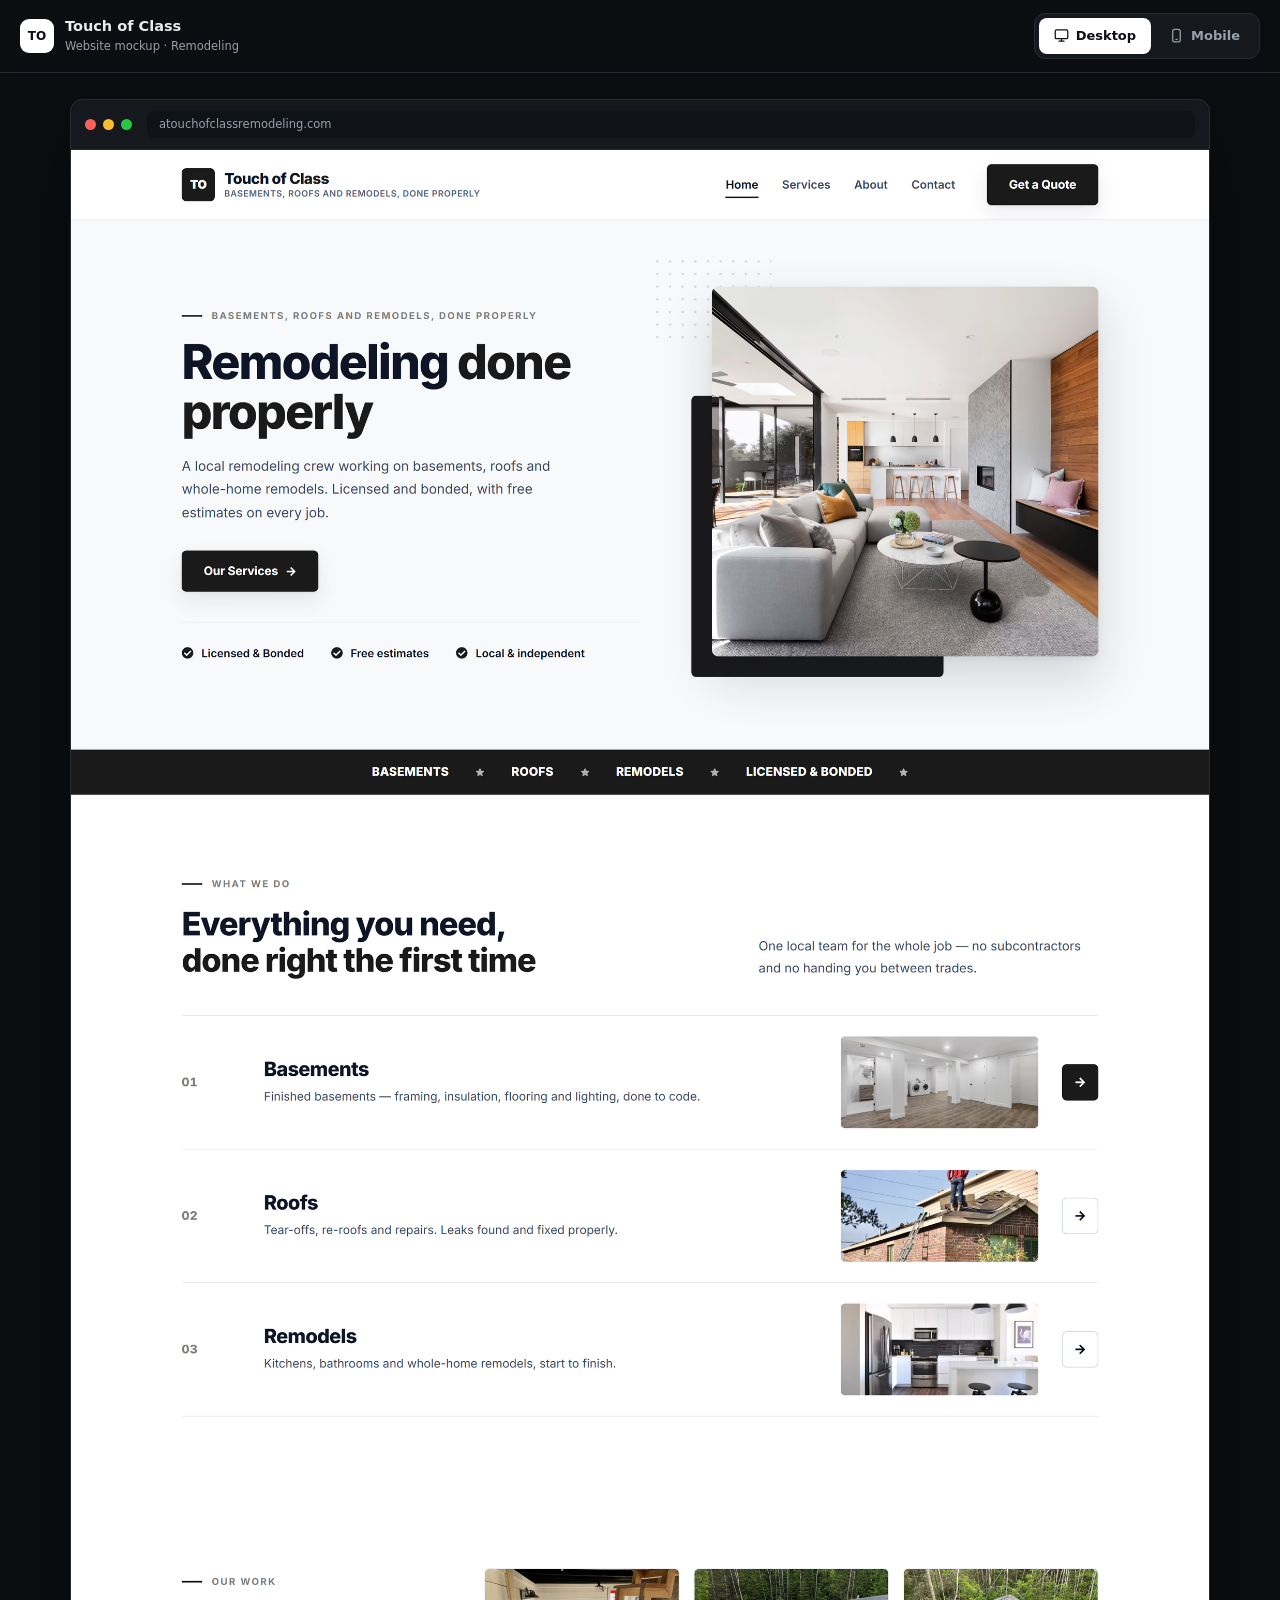
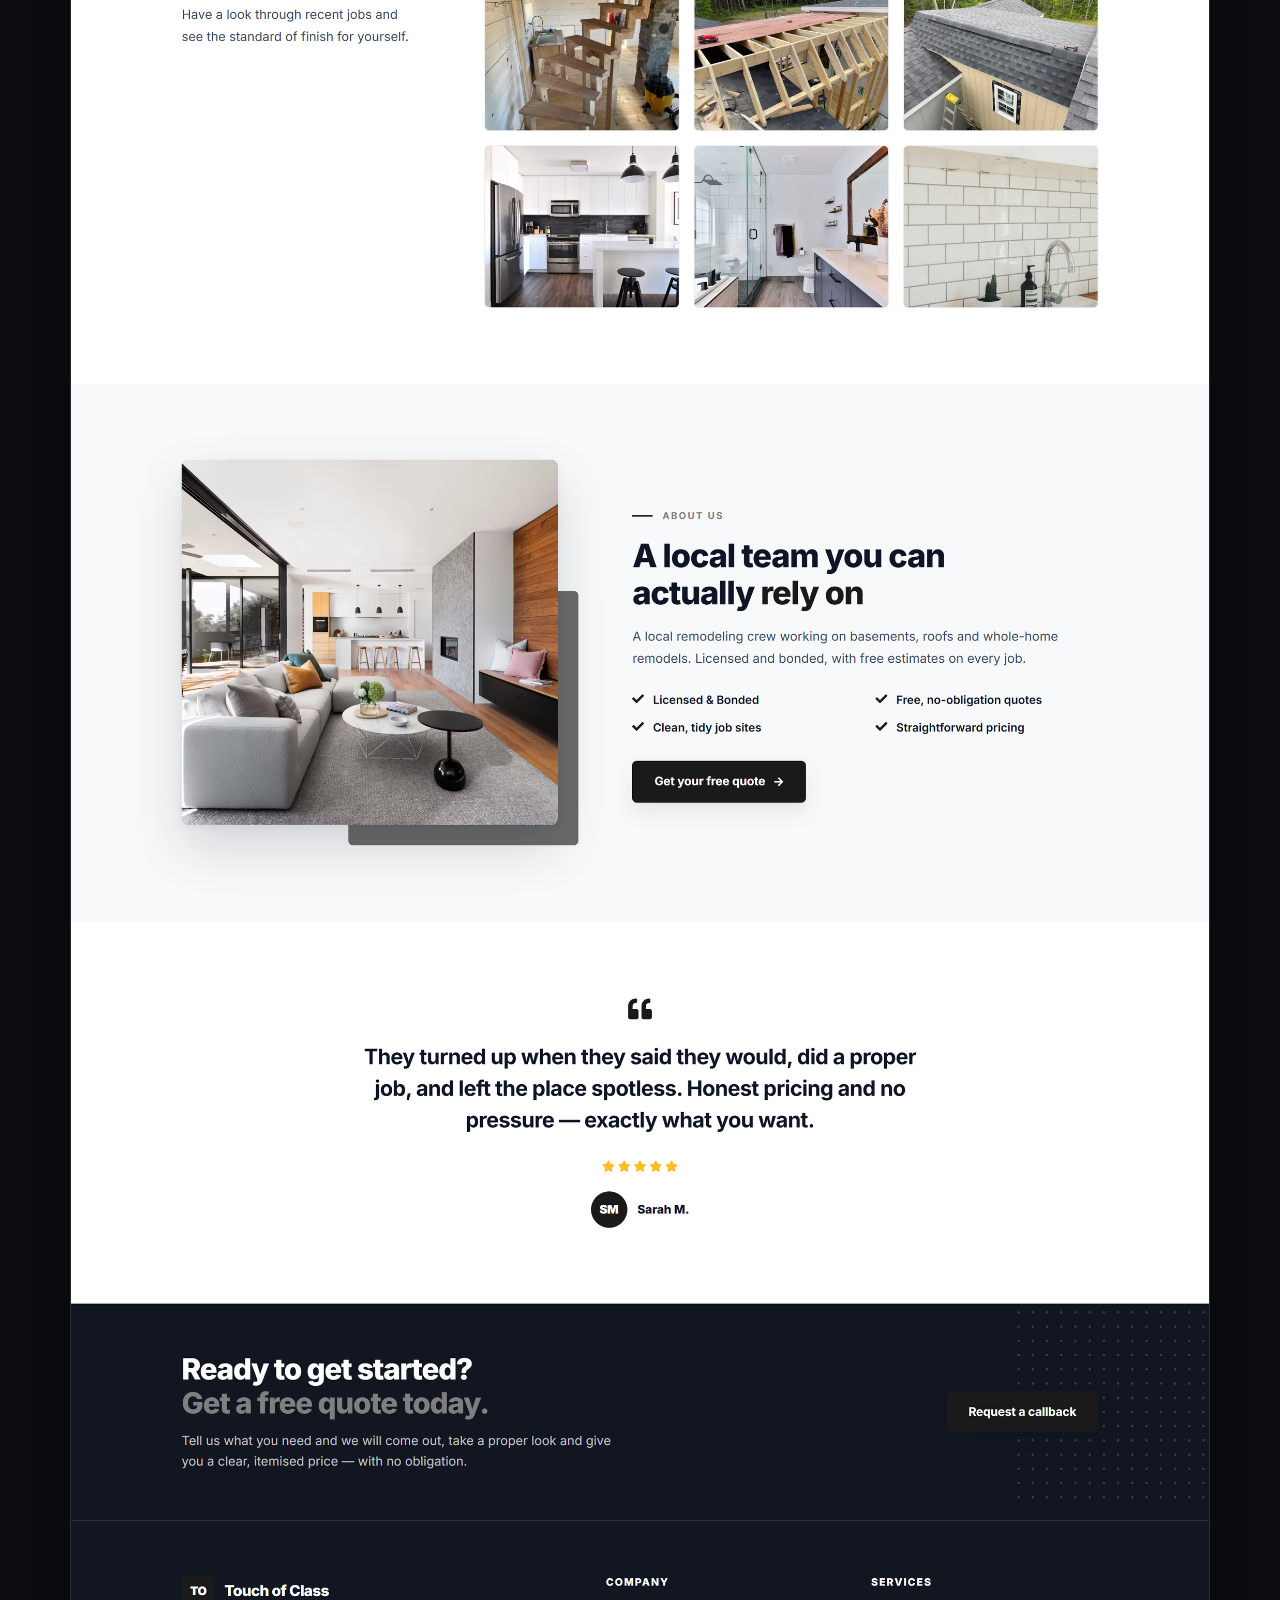
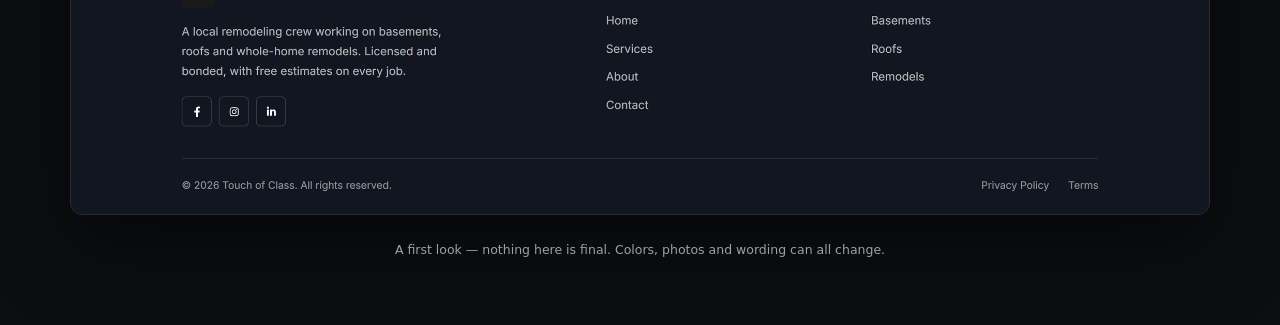
==== commit be9829a9: "CNAME back to the host that resolves, and American spelling The CNAME named mockup--atouchofclassrem" ====
--- a/index.html
+++ b/index.html
@@ -211,7 +211,7 @@
     </div>
 
     <p class="note">
-      A first look &mdash; nothing here is final. Colours, photographs and wording can all change.
+      A first look &mdash; nothing here is final. Colors, photos and wording can all change.
     </p>
   </div>
 </main>
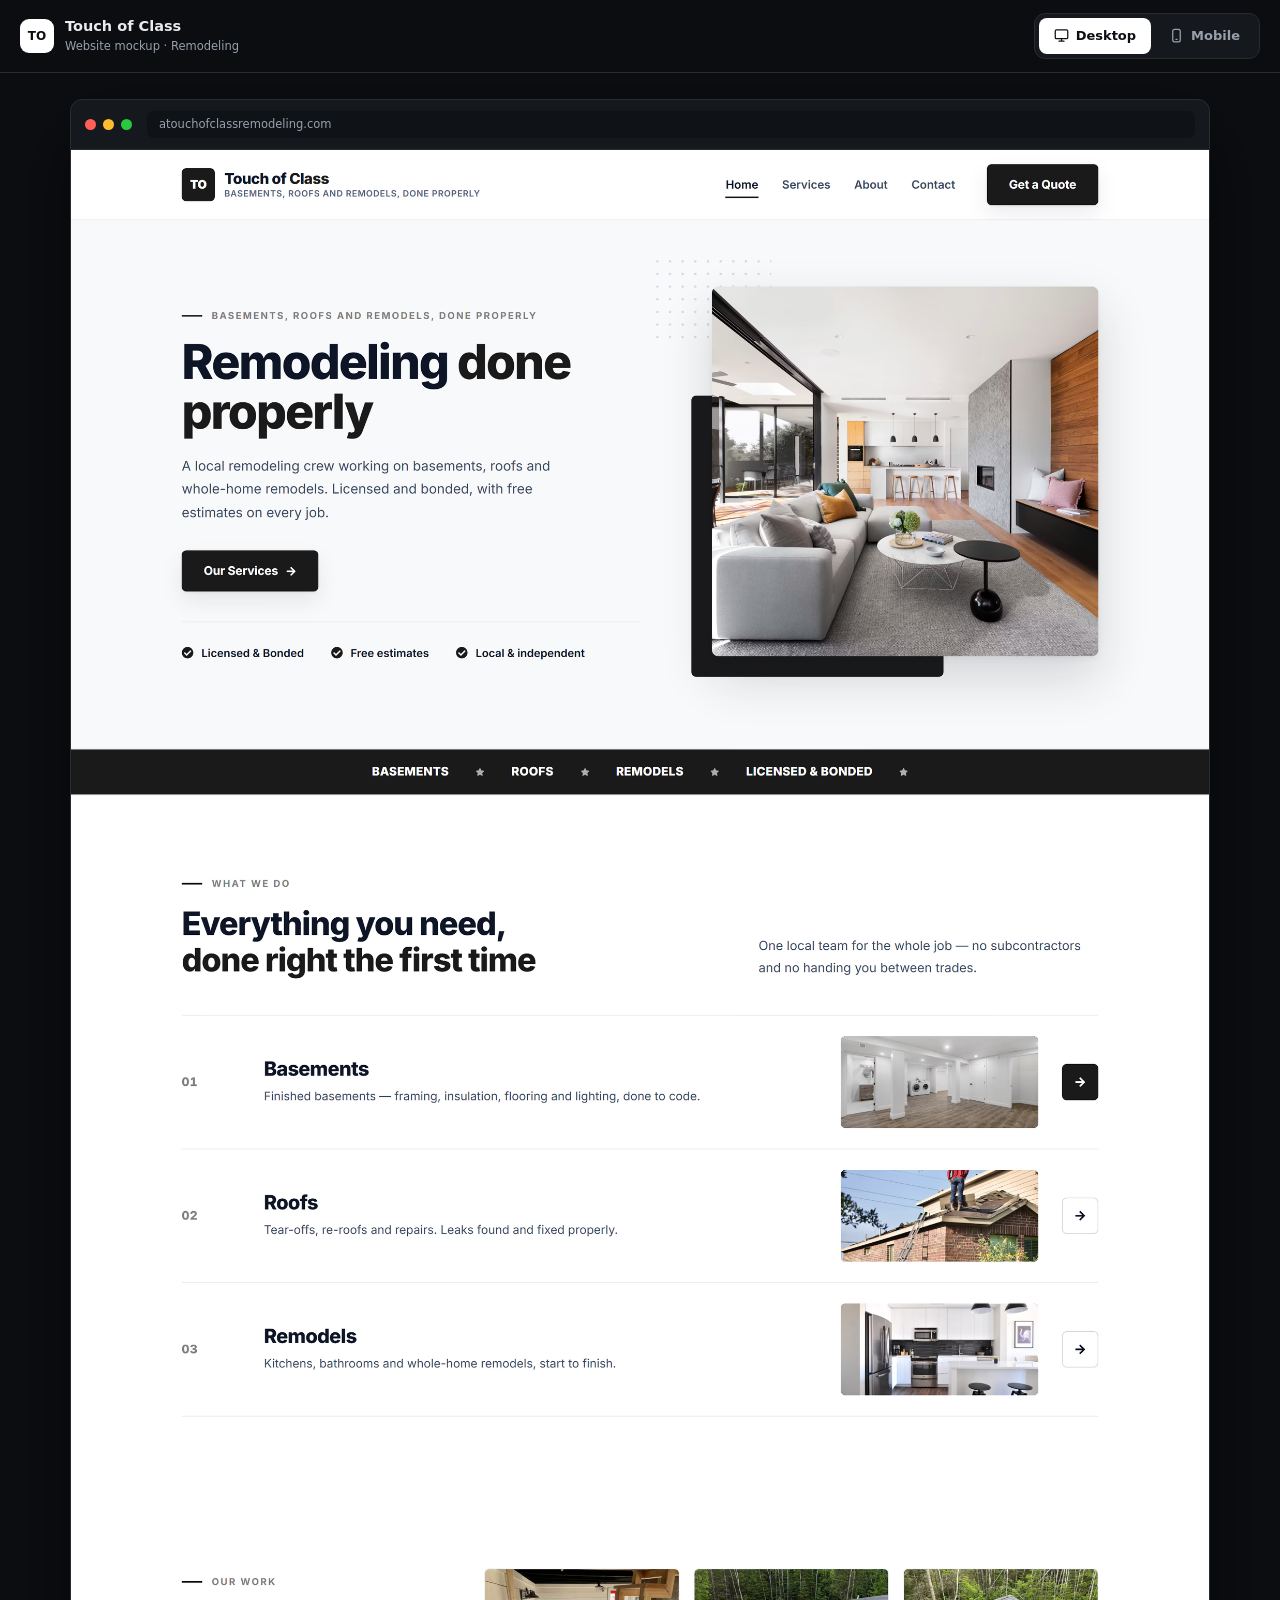
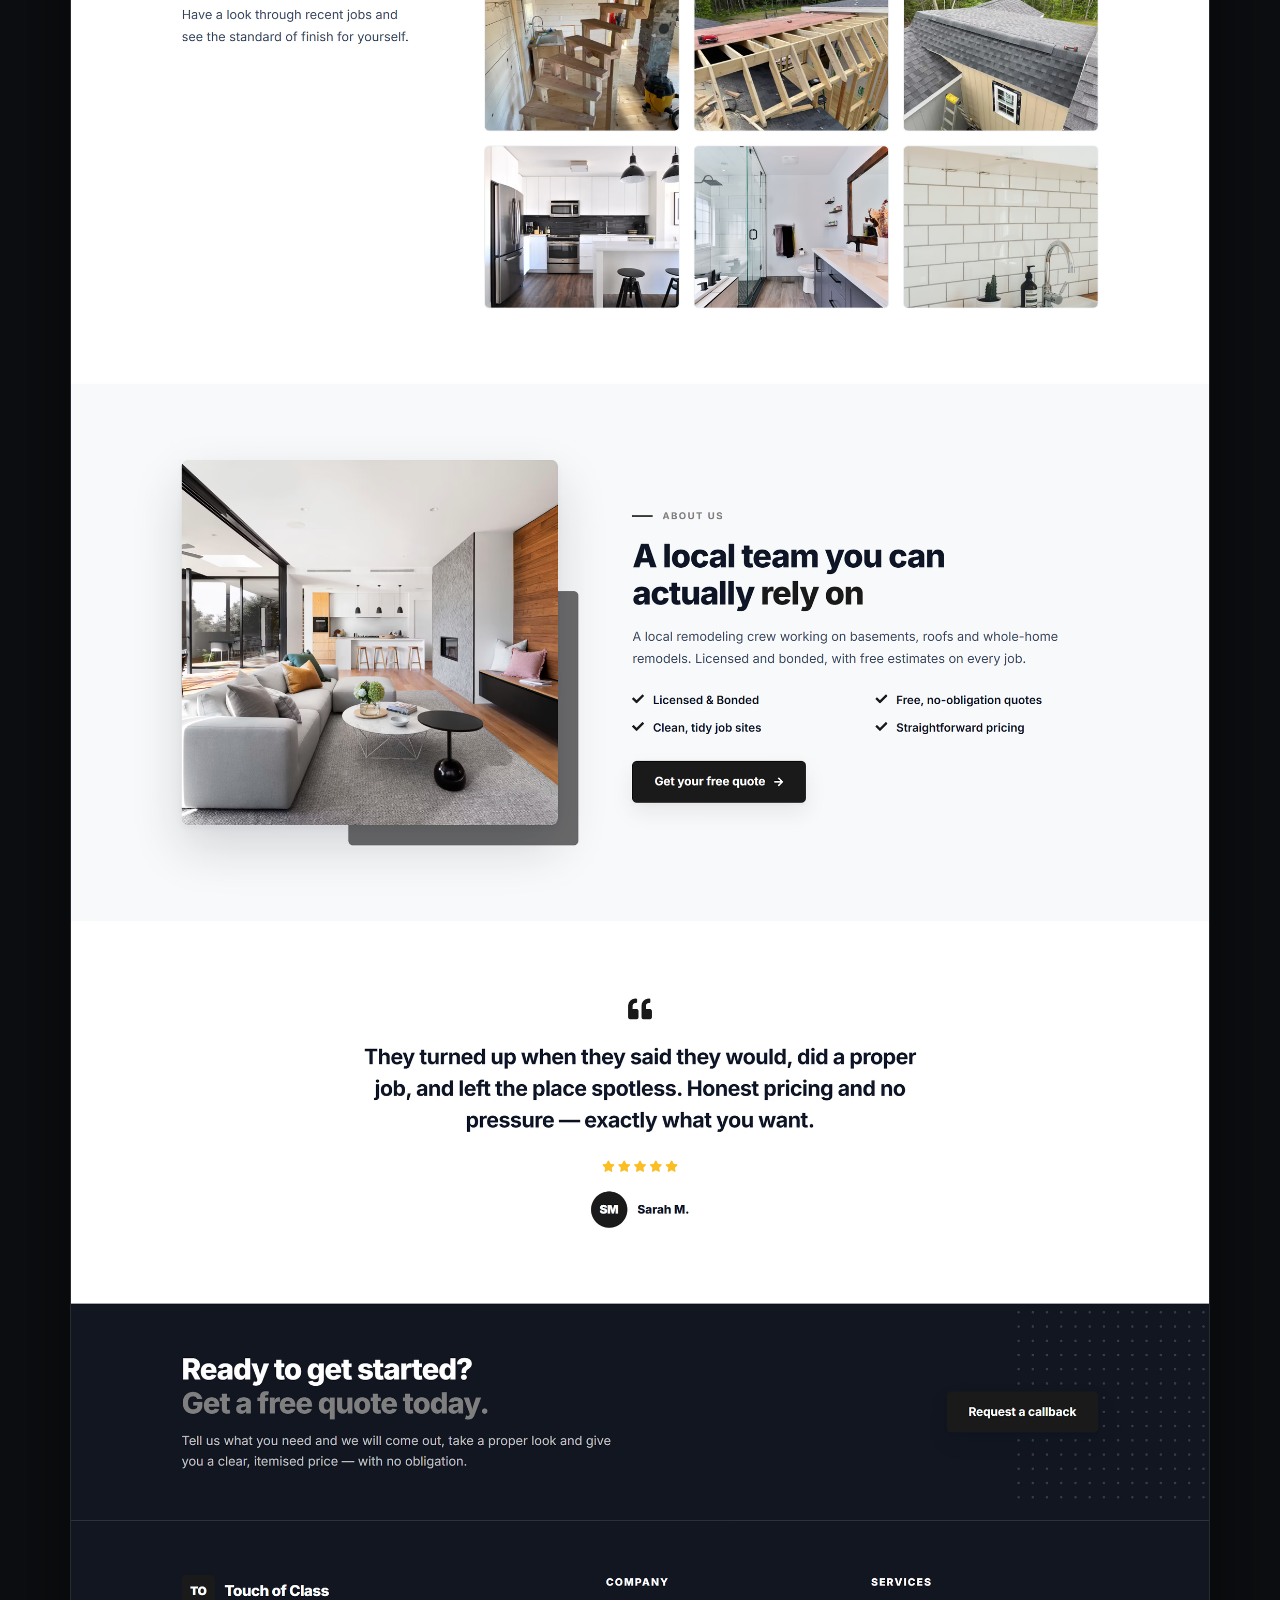
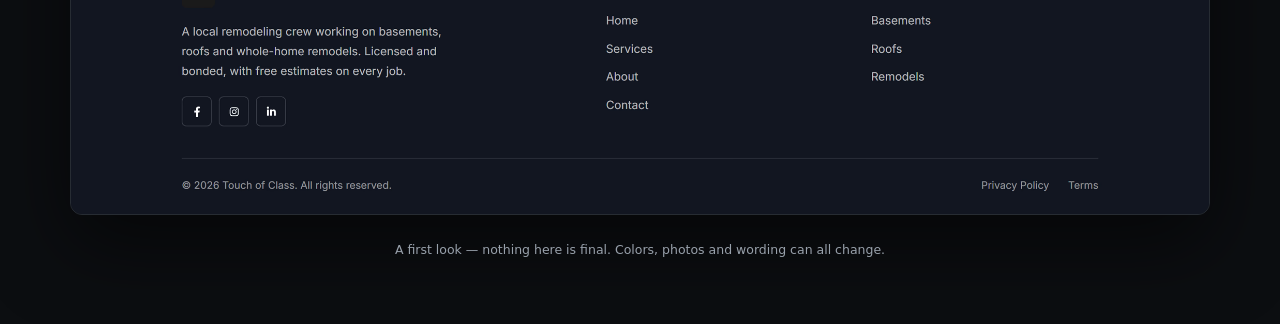
==== commit 7b1979a9: "Fix the broken image on phones, and open on the right view THE BROKEN IMAGE. It was never a 404 — th" ====
--- a/index.html
+++ b/index.html
@@ -8,14 +8,14 @@
 <meta name="robots" content="noindex, nofollow">
 <meta property="og:title" content="Touch of Class — website mockup">
 <meta property="og:description" content="A first look at the site.">
-<meta property="og:image" content="shots/desktop.jpg">
+<meta property="og:image" content="shots/desktop-1.jpg">
 
 <style>
   /*
     A presentation surface, not a website.
-    Dark and quiet on purpose: the mockup should be the only bright thing
-    on the screen, and the frame around it should say "this is a design we
-    made for you" rather than "this is a site that already exists".
+    Dark and quiet on purpose: the mockup should be the only bright thing on
+    the screen, and the frame around it should say "this is a design we made
+    for you" rather than "this is a site that already exists".
   */
   :root {
     --ink: #0c0e11;
@@ -36,7 +36,7 @@
   }
 
   /* The two states, declared before everything that reacts to them.
-     Radios, so the toggle works with JavaScript switched off entirely. */
+     Radios, so the toggle still works with JavaScript switched off. */
   #desktop, #mobile { position: absolute; opacity: 0; pointer-events: none; }
 
   header {
@@ -145,10 +145,26 @@
   #mobile:checked  ~ main .bar { display: none; }
   #desktop:checked ~ main .notch { display: none; }
 
-  .shot { display: block; width: 100%; height: auto; }
-  #mobile:checked ~ main .shot { border-radius: 27px; }
-  #desktop:checked ~ main .pic-mobile { display: none; }
-  #mobile:checked  ~ main .pic-desktop { display: none; }
+  /*
+    THE SHOT IS TILES, NOT ONE IMAGE.
+
+    A full-page screenshot of a long site is enormous in PIXELS even when it
+    is small in bytes — the desktop one is 2200x6311, nearly 14 megapixels —
+    and iOS Safari will not decode an image that big inline. It draws the
+    alt text and a broken-image glyph instead, while a long press still
+    previews it, because the preview path has no such budget. That is the
+    bug that was reported, and it is why this is sliced.
+
+    Each tile is under 3.5 megapixels. They stack with no gap: block
+    display, no baseline space, and a width that is exactly 100% of the
+    same box, so the seams are invisible.
+  */
+  .reel { display: block; font-size: 0; line-height: 0; }
+  .reel img { display: block; width: 100%; height: auto; }
+  #mobile:checked ~ main .reel { border-radius: 27px; overflow: hidden; }
+
+  #desktop:checked ~ main .reel-mobile { display: none; }
+  #mobile:checked  ~ main .reel-desktop { display: none; }
 
   .note { max-width: 620px; margin: 24px auto 0; color: var(--muted); font-size: 12.5px; line-height: 1.7; text-align: center; }
 
@@ -164,6 +180,23 @@
 
 <input type="radio" name="view" id="desktop" checked>
 <input type="radio" name="view" id="mobile">
+
+<script>
+  /*
+    Show the visitor the version that matches the screen they are holding.
+    A phone opening this should land on the phone view, not on a desktop
+    shot shrunk to thumbnail size.
+
+    Inline and immediately after the inputs, so it runs before the first
+    paint and there is no flash of the wrong view. If it never runs, the
+    radios above still work by hand — this only picks the better default.
+  */
+  try {
+    if (window.matchMedia('(max-width: 820px)').matches) {
+      document.getElementById('mobile').checked = true;
+    }
+  } catch (e) { /* the manual toggle still works */ }
+</script>
 
 <header>
   <div class="who">
@@ -199,15 +232,22 @@
       </div>
       <div class="notch"></div>
 
-      <picture class="pic-desktop">
-        <source srcset="shots/desktop.avif" type="image/avif">
-        <img class="shot" src="shots/desktop.jpg" alt="The Touch of Class website on a desktop screen" decoding="async">
-      </picture>
-
-      <picture class="pic-mobile">
-        <source srcset="shots/mobile.avif" type="image/avif">
-        <img class="shot" src="shots/mobile.jpg" alt="The Touch of Class website on a phone" decoding="async" loading="lazy">
-      </picture>
+      <!-- Eager and sync on purpose: nothing here is below the fold in any
+           meaningful sense, and lazy decoding is one of the things that was
+           suspected of hiding the shot. -->
+      <div class="reel reel-desktop">
+        <picture><source srcset="shots/desktop-1.avif" type="image/avif"><img src="shots/desktop-1.jpg" alt="The Touch of Class website on a desktop screen" loading="eager" decoding="sync" width="2200" height="1590"></picture>
+        <picture><source srcset="shots/desktop-2.avif" type="image/avif"><img src="shots/desktop-2.jpg" alt="" loading="eager" decoding="sync" width="2200" height="1590"></picture>
+        <picture><source srcset="shots/desktop-3.avif" type="image/avif"><img src="shots/desktop-3.jpg" alt="" loading="eager" decoding="sync" width="2200" height="1590"></picture>
+        <picture><source srcset="shots/desktop-4.avif" type="image/avif"><img src="shots/desktop-4.jpg" alt="" loading="eager" decoding="sync" width="2200" height="1541"></picture>
+      </div>
+
+      <div class="reel reel-mobile">
+        <picture><source srcset="shots/mobile-1.avif" type="image/avif"><img src="shots/mobile-1.jpg" alt="The Touch of Class website on a phone" loading="eager" decoding="sync" width="900" height="3888"></picture>
+        <picture><source srcset="shots/mobile-2.avif" type="image/avif"><img src="shots/mobile-2.jpg" alt="" loading="eager" decoding="sync" width="900" height="3888"></picture>
+        <picture><source srcset="shots/mobile-3.avif" type="image/avif"><img src="shots/mobile-3.jpg" alt="" loading="eager" decoding="sync" width="900" height="3888"></picture>
+        <picture><source srcset="shots/mobile-4.avif" type="image/avif"><img src="shots/mobile-4.jpg" alt="" loading="eager" decoding="sync" width="900" height="399"></picture>
+      </div>
     </div>
 
     <p class="note">
